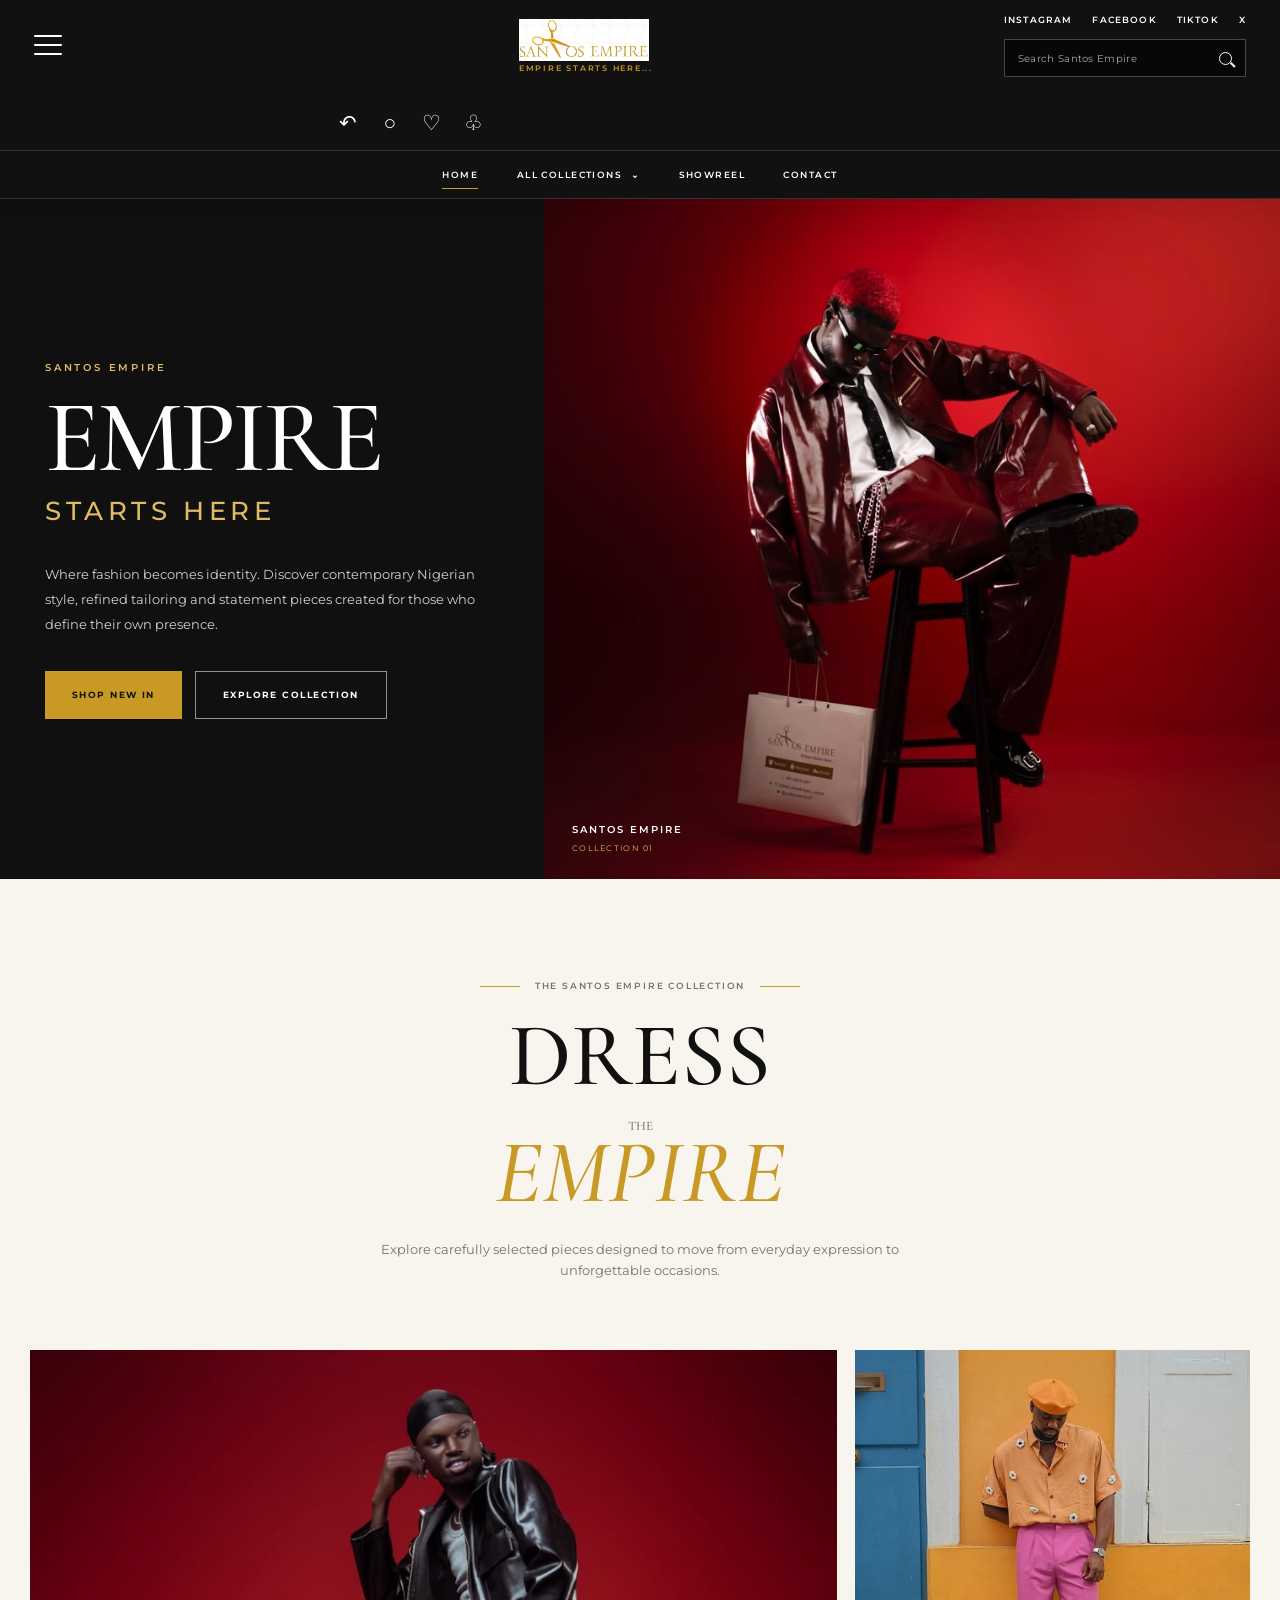
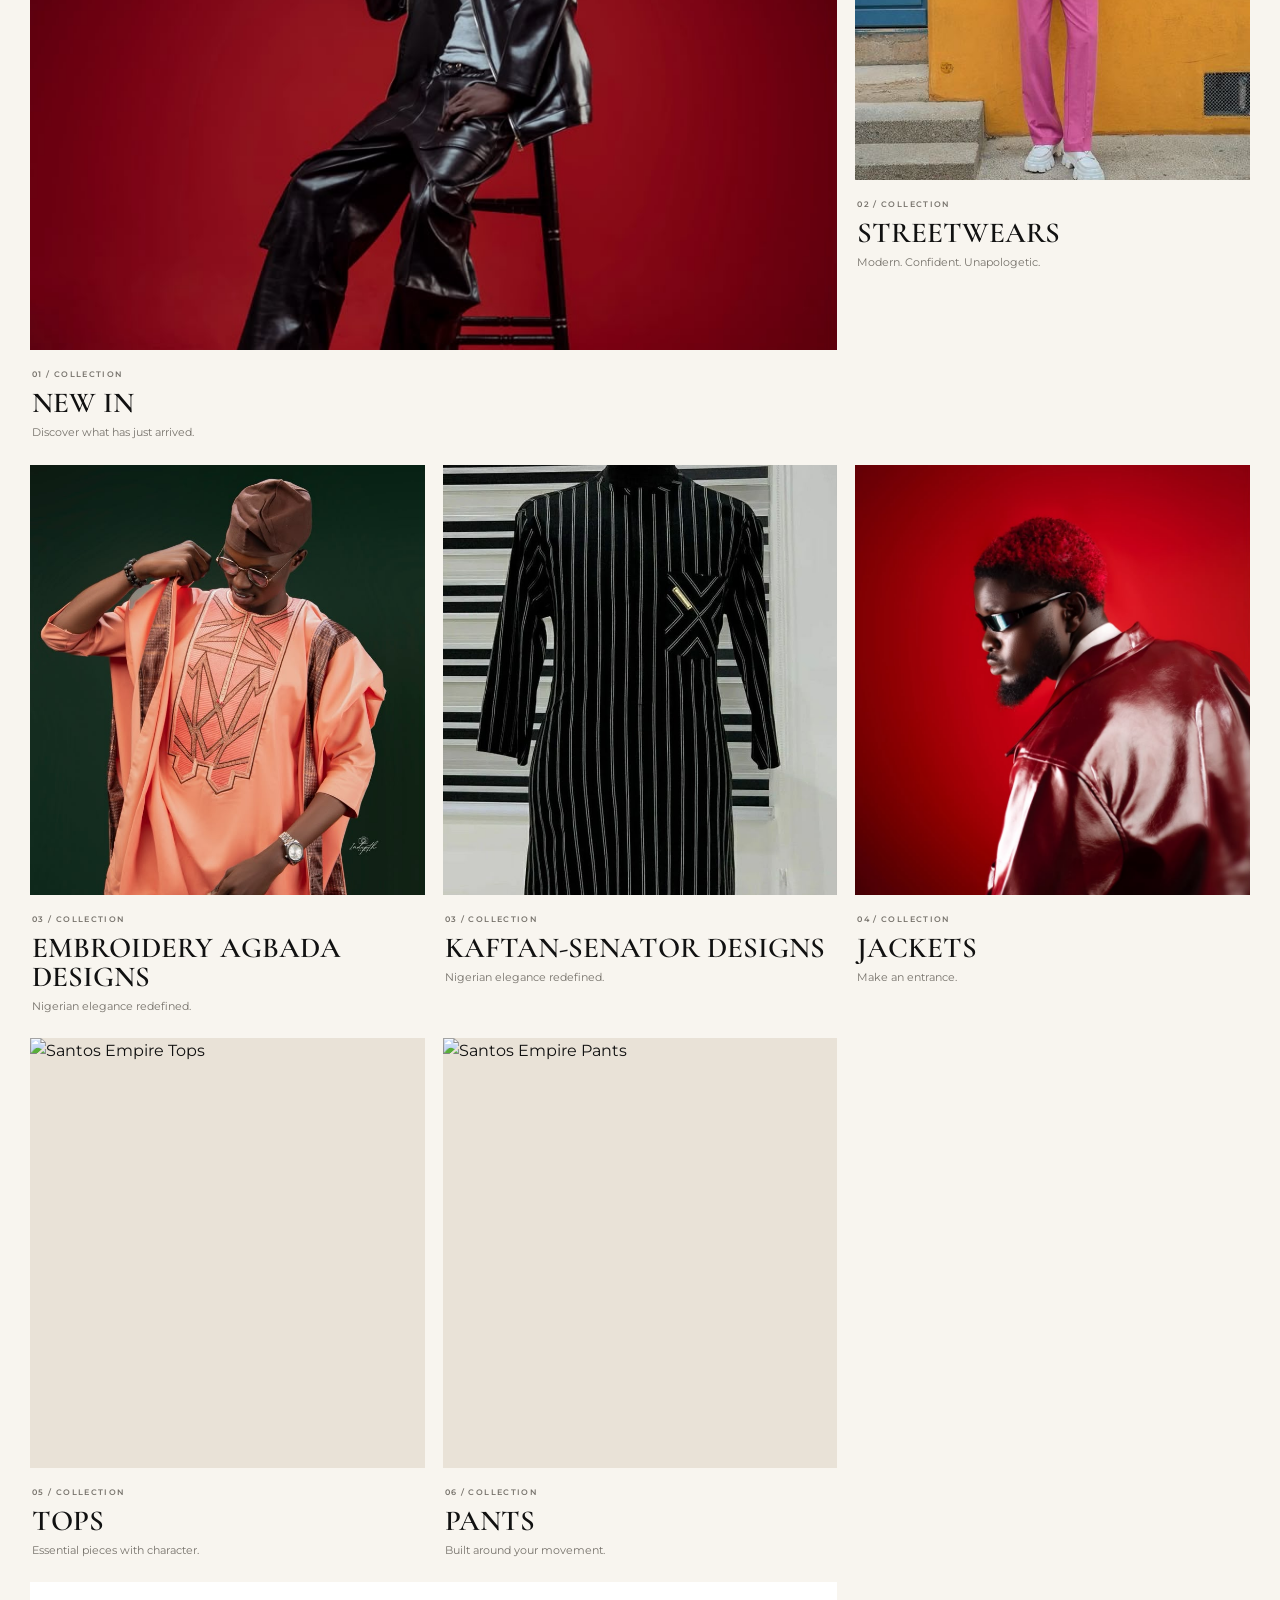
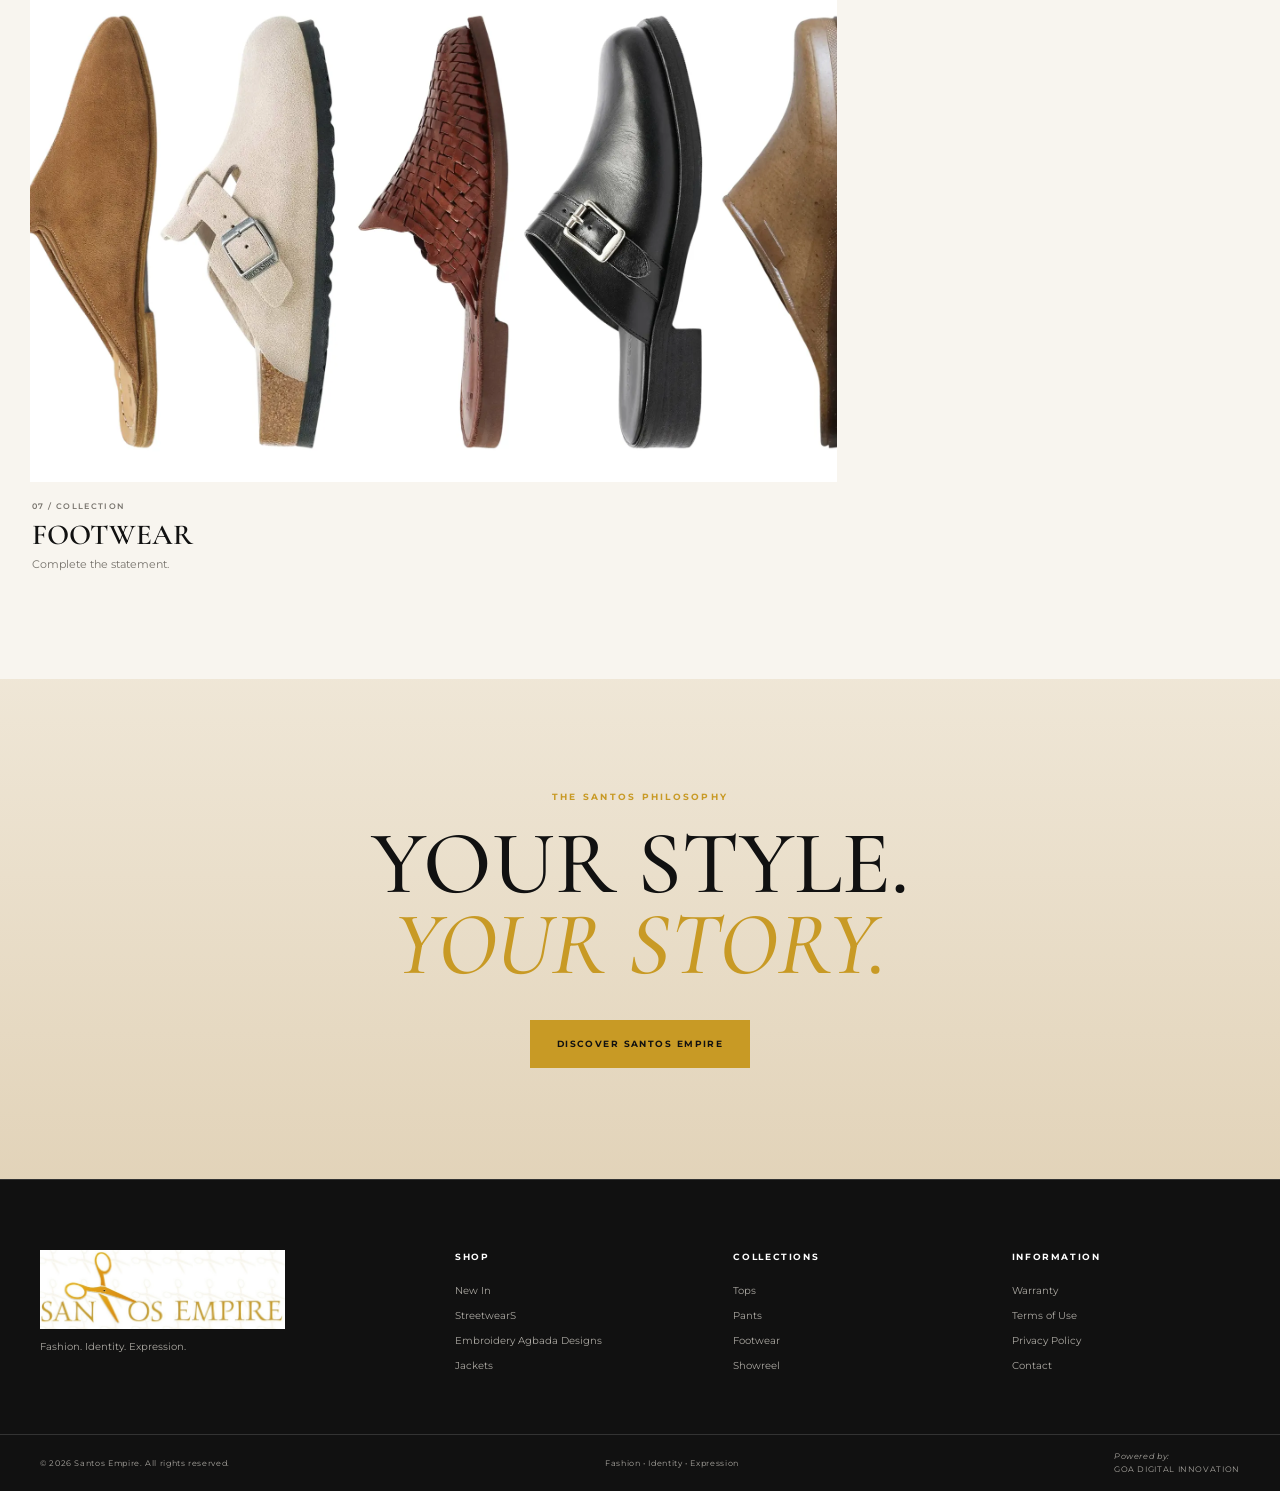
==== index.html @ d01639e7 "feat: complete Santos Empire fashion project" ====
<!DOCTYPE html>
<html lang="en">

<head>
    <meta charset="UTF-8">
    <meta name="viewport" content="width=device-width, initial-scale=1.0">
    <meta name="description" content="Santos Empire — Fashion, style and identity. Discover contemporary Nigerian fashion, refined tailoring and statement pieces.">
    <meta name="theme-color" content="#111111">
    <title>Santos Empire | Fashion House</title>

    <!-- GOOGLE FONTS -->
    <link rel="preconnect" href="https://fonts.googleapis.com">
    <link rel="preconnect" href="https://fonts.gstatic.com" crossorigin>
    <link href="https://fonts.googleapis.com/css2?family=Cormorant+Garamond:wght@400;500;600;700&family=Montserrat:wght@300;400;500;600;700&display=swap" rel="stylesheet">

    <!-- MAIN CSS -->
    <link rel="stylesheet" href="style.css">
</head>

<body>

<!-- HEADER -->
<header class="site-header">
    <div class="header-main">
        <!-- MOBILE HAMBURGER -->
        <button class="mobile-menu-button" id="mobileMenuButton" type="button" aria-label="Open menu" aria-expanded="false">
            <span></span>
            <span></span>
            <span></span>
        </button>

        <!-- LOGO -->
        <a href="index.html" class="brand" aria-label="Santos Empire Home">
            <img src="logo.jpg" alt="Santos Empire" class="brand-logo">
            <span class="brand-tagline">Empire Starts Here...</span> 
        </a>

        <!-- DESKTOP MIDDLE -->
        <div class="header-middle">
            <!-- SOCIAL -->
            <div class="social-links">
                <a href="https://www.instagram.com/santos_empire/" aria-label="Instagram">Instagram</a>
                <a href="https://web.facebook.com/people/Santos-empire/61583201621821/?sk=photos" aria-label="Facebook">Facebook</a>
                <a href="https://www.tiktok.com/@sultan_santos09?_r=1&_t=ZS-9ARhkvFARPO" aria-label="TikTok">TikTok</a>
                <a href="#" aria-label="X">X</a>
            </div>

            <!-- SEARCH -->
            <div class="search-box">
                <input type="search" id="searchInput" placeholder="Search Santos Empire" autocomplete="off" aria-label="Search Santos Empire">
                <button id="searchButton" type="button" aria-label="Search">
                    <span class="search-icon"></span>
                </button>
            </div>
        </div>

        <!-- DESKTOP UTILITIES -->
        <div class="desktop-utilities">
            <a href="#" class="utility-item" title="Recently Viewed" aria-label="Recently Viewed">
                <span class="utility-icon">↶</span>
            </a>
            <a href="#" class="utility-item" title="My Account" aria-label="My Account">
                <span class="utility-icon">○</span>
            </a>
            <a href="#" class="utility-item" title="Wishlist" aria-label="Wishlist">
                <span class="utility-icon">♡</span>
            </a>
            <a href="#" class="utility-item" title="Shopping Bag" aria-label="Shopping Bag">
                <span class="utility-icon">♧</span>
            </a>
        </div>

        <!-- MOBILE THREE DOT -->
        <button class="mobile-utility-button" id="mobileUtilityButton" type="button" aria-label="More options" aria-expanded="false">
            <span></span>
            <span></span>
            <span></span>
        </button>
    </div>

    <!-- MOBILE QUICK NAVIGATION -->
    <div class="mobile-quick-navigation">
        <a href="index.html">HOME</a>
        <details class="mobile-collection-dropdown">
            <summary>ALL COLLECTIONS <span>+</span></summary>
           <div class="mobile-collection-list">
                <a href="New_in/index.html">NEW IN</a>
                <a href="Streetwears/index.html">STREETWEARS</a>
                <a href="Senators%20with%20Agbada/index.html">AGBADA DESIGNS</a>
                <a href="KAFTAN%20SENATOR/index.html">KAFTAN SENATOR</a> <!-- Updated path -->
                <a href="JACKETS/index.html">JACKETS</a>
                <a href="TOPS/index.html">TOPS</a>
                <a href="PANTS/index.html">PANTS</a>
                <a href="FOOTWEAR/index.html">FOOTWEARS</a>
</div>
        </details>
        
        <a href="SHOWREEL/index.html">SHOWREEL</a>

        <a href="CONTACT/index.html">CONTACT</a>
    </div>

    <!-- MOBILE SEARCH -->
    <div class="mobile-search">
        <div class="search-box">
            <input type="search" id="mobileSearchInput" placeholder="Search Santos Empire" autocomplete="off" aria-label="Search Santos Empire">
            <button id="mobileSearchButton" type="button" aria-label="Search">
                <span class="search-icon"></span>
            </button>
        </div>
    </div>

    <!-- MOBILE UTILITY MENU -->
    <div class="mobile-utility-menu" id="mobileUtilityMenu">
        <a href="#"><span>↶</span> Recently Viewed</a>
        <a href="#"><span>○</span> My Account</a>
        <a href="#"><span>♡</span> Wishlist</a>
        <a href="#"><span>♧</span> Shopping Bag</a>
    </div>

    <!-- DESKTOP MAIN NAVIGATION -->
    <nav class="main-navigation" aria-label="Main navigation">
        <a href="index.html" class="active">HOME</a>
        <div class="nav-dropdown">
        <button type="button">ALL COLLECTIONS <span>⌄</span></button>
            <div class="nav-dropdown-menu">
                <a href="New_in/index.html">NEW IN</a>
                <a href="Streetwears/index.html">STREETWEARS</a>
                <a href="Senators%20with%20Agbada/index.html">AGBADA DESIGNS</a>
                <a href="KAFTAN%20SENATOR/index.html">KAFTAN SENATOR</a> <!-- Updated path -->
                <a href="JACKETS/index.html">JACKETS</a>
                <a href="TOPS/index.html">TOPS</a>
                <a href="PANTS/index.html">PANTS</a>
                <a href="FOOTWEAR/index.html">FOOTWEAR</a>
        </div>
        </div>
        <a href="SHOWREEL/index.html">SHOWREEL</a>
        <a href="CONTACT/index.html">CONTACT</a>
    </nav>
</header>

<!-- HAMBURGER MENU -->
<div class="mobile-navigation" id="mobileNavigation">
    <div class="mobile-navigation-header">
         <button id="closeMobileNavigation" type="button" aria-label="Close menu">×</button>
    </div>

    <!-- SOCIAL MEDIA -->
    <div class="mobile-menu-section">
        <small>CONNECT</small>
        <a href="https://www.instagram.com/santos_empire/">Instagram</a>
        <a href="https://web.facebook.com/people/Santos-empire/61583201621821/?sk=photos">Facebook</a>
        <a href="https://www.tiktok.com/@sultan_santos09?_r=1&_t=ZS-9ARhkvFARPO">TikTok</a>
        <a href="#">X</a>
    </div>

    <!-- POLICY -->
    <div class="mobile-menu-section">
        <small>INFORMATION</small>
        <a href="#">Warranty</a>
        <a href="#">Terms of Use</a>
        <a href="#">Privacy Policy</a>
        <a href="#">Cookie Settings</a>
    </div>
</div>

<!-- MAIN CONTENT -->
<main>
    <!-- HERO -->
    <section class="hero-section">

    <div class="hero-content">

        <video autoplay muted loop playsinline class="hero-video-bg">
            <source src="SHOOWREEL05.mp4" type="video/mp4">
        </video>

        <p class="hero-small-title">SANTOS EMPIRE</p>
        <h1>EMPIRE <span>STARTS HERE</span></h1>

        <p class="hero-description">
            Where fashion becomes identity. Discover contemporary Nigerian style,
            refined tailoring and statement pieces created for those who define their own presence.
        </p>

        <div class="hero-buttons">
            <a href="New_in/index.html" class="gold-button">SHOP NEW IN</a>
            <a href="Senators%20with%20Agbada/index.html" class="outline-button">EXPLORE COLLECTION</a>
        </div>

    </div>

    <div class="hero-showreel">
        <img src="BACKGROUND.JPG" alt="Santos Empire Fashion Collection">

        <div class="showreel-label">
            <span>SANTOS EMPIRE</span>
            <small>COLLECTION 01</small>
        </div>
    </div>

</section>

    <!-- COLLECTION INTRO -->
    <section class="collection-intro">
        <div class="section-label">
            <span></span>
            THE SANTOS EMPIRE COLLECTION
            <span></span>
        </div>
        <h2>DRESS <p>THE</p> <em>EMPIRE</em></h2>
        <p>Explore carefully selected pieces designed to move from everyday expression to unforgettable occasions.</p>
    </section>

    <!-- COLLECTION GRID -->
    <section class="collection-grid">
        <!-- NEW IN -->
        <article class="fashion-card card-large">
            <div class="fashion-image">
                <img src="New_in/images/JACKET03.JPG" alt="Santos Empire New In">
            </div>
            <div class="fashion-card-info">
                <span>01 / COLLECTION</span>
                <h3><a href="New_in/index.html">NEW IN</a></h3>
                <p>Discover what has just arrived.</p>
            </div>
        </article>

        <!-- STREETWEAR -->
        <article class="fashion-card">
            <div class="fashion-image">
                <img src="Streetwears/images/02PANTS.JPG" alt="Santos Empire StreetwearS">
            </div>
            <div class="fashion-card-info">
                <span>02 / COLLECTION</span>
                <h3><a href="Streetwears/index.html">STREETWEARS</a></h3>
                <p>Modern. Confident. Unapologetic.</p>
            </div>
        </article>

        <!-- SENATOR -->
        <article class="fashion-card">
            <div class="fashion-image">
                <img src="SENATORS WITH AGBADA/Images/SENATORS08.JPG" alt="Santos Empire Senator with Agbada">
            </div>
            <div class="fashion-card-info">
                <span>03 / COLLECTION</span>
                <h3><a href="Senators%20with%20Agbada/index.html">EMBROIDERY AGBADA DESIGNS</a></h3>
                <p>Nigerian elegance redefined.</p>
            </div>
        </article>

         <!-- KAFTAN-SENATOR -->
        <article class="fashion-card">
            <div class="fashion-image">
                <img src="KAFTAN SENATOR/IMAGES/KAFTAN SENATOR04.JPG" alt="Santos Empire Senator with Agbada">
            </div>
            <div class="fashion-card-info">
                <span>03 / COLLECTION</span>
                <h3><a href="Senators%20with%20Agbada/index.html">KAFTAN-SENATOR DESIGNS</a></h3>
                <p>Nigerian elegance redefined.</p>
            </div>
        </article>

        <!-- JACKETS -->
        <article class="fashion-card">
            <div class="fashion-image"> 
                <img src="JACKET05.JPG" alt="Santos Empire Jackets">
            </div>
            <div class="fashion-card-info">
                <span>04 / COLLECTION</span>
                <h3><a href="JACKETS/index.html">JACKETS</a></h3>
                <p>Make an entrance.</p>
            </div>
        </article>

        <!-- TOPS -->
        <article class="fashion-card">
            <div class="fashion-image">
                <img src="TOPS/images/Top.jpg" alt="Santos Empire Tops">
            </div>
            <div class="fashion-card-info">
                <span>05 / COLLECTION</span>
                <h3><a href="TOPS/index.html">TOPS</a></h3>
                <p>Essential pieces with character.</p>
            </div>
        </article>

        <!-- PANTS -->
        <article class="fashion-card">
            <div class="fashion-image">
                <img src="PANTS/images/BAGGY%20PANTS.JPG" alt="Santos Empire Pants">
            </div>
            <div class="fashion-card-info">
                <span>06 / COLLECTION</span>
                <h3><a href="PANTS/index.html">PANTS</a></h3>
                <p>Built around your movement.</p>
            </div>
        </article>

        <!-- FOOTWEAR -->
        <article class="fashion-card card-wide">
            <div class="fashion-image">
                <img src="FOOTWEAR/images/FOOTWEARS02.JPG" alt="Santos Empire FootwearS">
            </div>
            <div class="fashion-card-info">
                <span>07 / COLLECTION</span>
                <h3><a href="FOOTWEAR/index.html">FOOTWEAR</a></h3>
                <p>Complete the statement.</p>
            </div>
        </article>
    </section>

    <!-- BRAND STATEMENT -->
    <section class="brand-statement">
        <div class="statement-content">
            <p>THE SANTOS PHILOSOPHY</p>
            <h2>YOUR STYLE. <span>YOUR STORY.</span></h2>
            <a href="SHOWREEL/index.html" class="gold-button">DISCOVER SANTOS EMPIRE</a>
        </div>
    </section>
</main>

<!-- FOOTER -->
<footer class="site-footer">
    <div class="footer-main">
        <div class="footer-brand">
            <img src="logo.jpg" alt="Santos Empire" class="footer-logo-image">
            <p>Fashion. Identity. Expression.</p>
            
        </div>

        <div class="footer-column">
            <h4>SHOP</h4>
            <a href="New_in/index.html">New In</a>
            <a href="Streetwears/index.html">StreetwearS</a>
            <a href="Senators%20with%20Agbada/index.html">Embroidery Agbada Designs</a>
            <a href="JACKETS/index.html">Jackets</a>
        </div>

        <div class="footer-column">
            <h4>COLLECTIONS</h4>
            <a href="TOPS/index.html">Tops</a>
            <a href="PANTS/index.html">Pants</a>
            <a href="FOOTWEAR/index.html">Footwear</a>
            <a href="SHOWREEL/index.html">Showreel</a>
        </div>

        <div class="footer-column">
            <h4>INFORMATION</h4>
            <a href="#">Warranty</a>
            <a href="#">Terms of Use</a>
            <a href="#">Privacy Policy</a>
            <a href="CONTACT/index.html">Contact</a>
        </div>
    </div>

    <div class="footer-bottom">
        <span>© <span id="year"></span> Santos Empire. All rights reserved.</span>
        <span>Fashion • Identity • Expression</span>
        <span><Em>Powered by: <br></Em>GOA DIGITAL INNOVATION</span>
    </div>
</footer>

<script src="script.js"></script>
</body>
</html>
---- style.css ----
/* =========================================================
   SANTOS EMPIRE
   MASTER STYLESHEET
   PREMIUM FASHION HOUSE
========================================================= */

:root {
    --black: #111111;
    --dark: #181818;
    --cream: #f8f5ef;
    --cream-dark: #e9e2d7;
    --cream-deep: #ddd3c3;
    --gold: #c89a25;
    --gold-light: #dfbb63;
    --white: #ffffff;
    --grey: #77736c;
    --border: rgba(17,17,17,.14);
    --serif: "Cormorant Garamond", Georgia, serif;
    --sans: "Montserrat", Arial, sans-serif;
}

* {
    margin: 0;
    padding: 0;
    box-sizing: border-box;
}

html {
    scroll-behavior: smooth;
}

body {
    background: var(--cream);
    color: var(--black);
    font-family: var(--sans);
    line-height: 1.6;
    overflow-x: hidden;
}

img {
    display: block;
    max-width: 100%;
}

a {
    color: inherit;
    text-decoration: none;
}

button, input, textarea {
    font: inherit;
}

button {
    cursor: pointer;
}

/* HEADER OVERRIDES & BASE */
.site-header {
    position: sticky;
    top: 0;
    z-index: 1000;
    background: #111111 !important;
    color: #ffffff !important;
    border-bottom: 1px solid rgba(255, 255, 255, 0.14) !important;
    box-shadow: 0 5px 25px rgba(0,0,0,.04);
}

.site-header .social-links a,
.site-header .main-navigation > a,
.site-header .nav-dropdown > button,
.site-header .desktop-utilities .utility-item {
    color: #ffffff !important;
}

.header-main {
    min-height: 105px;
    padding: 13px 34px;
    display: grid;
    grid-template-columns: minmax(210px, 1fr) minmax(280px, 1fr) auto;
    align-items: center;
    gap: 30px;
}

.brand {
    display: inline-flex !important;
    flex-direction: column !important;
    align-items: flex-start !important; /* Change to 'center' if you want it centered under the logo */
    text-decoration: none !important;
    line-height: 1 !important;
}

.brand-logo {
display: block !important;
    max-height: 42px !important; /* Adjust depending on your logo height */
    width: auto !important;
    object-fit: contain !important;
    margin-bottom: 3px !important; /* Space between logo image and tagline */
}

.brand-tagline {
font-family: var(--sans, "Montserrat", sans-serif) !important;
    font-size: 8px !important;
    font-weight: 600 !important;
    letter-spacing: 0.22em !important;
    text-transform: uppercase !important;
    color: #c89a25 !important; /* Gold accent color, or #ffffff / #aaa7a1 for dark headers */
    margin: 0 !important;
    padding: 0 !important;
}

.header-middle {
    display: flex;
    flex-direction: column;
    align-items: flex-end;
    justify-content: center;
    gap: 12px;
    min-width: 0;
}

.social-links {
    display: flex;
    align-items: center;
    justify-content: flex-end;
    gap: 20px;
    width: 100%;
}

.social-links a {
    font-size: 9px;
    font-weight: 600;
    text-transform: uppercase;
    letter-spacing: .13em;
    transition: color .25s ease;
}

.social-links a:hover {
    color: var(--gold);
}

.search-box {
    display: flex;
    align-items: center;
    width: min(100%, 390px);
    height: 38px;
    border: 1px solid rgba(255, 255, 255, 0.25) !important;
    background: rgba(0, 0, 0, 0.6) !important;
}

.search-box input {
    flex: 1;
    min-width: 0;
    height: 100%;
    padding: 0 13px;
    border: 0;
    outline: 0;
    background: transparent;
    color: #ffffff !important;
    font-size: 10px;
    letter-spacing: .03em;
}

.search-box input::placeholder {
    color: #aaa7a1 !important;
}

.search-box button {
    width: 40px;
    height: 100%;
    display: grid;
    place-items: center;
    border: 0;
    background: transparent;
}

.search-icon {
    position: relative;
    width: 13px;
    height: 13px;
    border: 1.5px solid #ffffff !important;
    border-radius: 50%;
}

.search-icon::after {
    content: "";
    position: absolute;
    width: 6px;
    height: 1.5px;
    background: #ffffff !important;
    right: -5px;
    bottom: -2px;
    transform: rotate(45deg);
}

.desktop-utilities {
    display: flex;
    align-items: center;
    justify-content: flex-end;
    gap: 12px;
}

.utility-item {
    width: 30px;
    height: 30px;
    display: grid;
    place-items: center;
    transition: color .25s ease;
}

.utility-item:hover {
    color: var(--gold);
}

.utility-icon {
    font-size: 21px;
    line-height: 1;
}

.mobile-menu-button,
.mobile-utility-button {
    display: none;
    border: 0;
    background: white;
}

.mobile-menu-button {
display: flex !important;
    flex-direction: column !important;
    justify-content: space-between !important;
    align-items: center !important;
    width: 28px !important;
    height: 20px !important;
    background: transparent !important;
    border: none !important;
    padding: 0 !important;
    margin: 0 !important;
    cursor: pointer !important;
    box-shadow: none !important;
}

.mobile-menu-button span {
display: block !important;
    width: 100% !important;
    height: 2px !important;
    background-color: #ffffff !important;
    border-radius: 2px !important;
    transition: all 0.3s ease !important;
}

.mobile-utility-button {
    width: 32px;
    height: 35px;
    align-items: center;
    justify-content: center;
    flex-direction: column;
    gap: 3px;
}

.mobile-utility-button span {
    display: block;
    width: 4px;
    height: 4px;
    border-radius: 50%;
    background: var(--black);
}

.main-navigation {
    min-height: 48px;
    display: flex;
    align-items: center;
    justify-content: center;
    gap: clamp(25px, 3vw, 52px);
    border-top: 1px solid rgba(255, 255, 255, 0.14) !important;
}

.main-navigation > a,
.nav-dropdown > button {
    position: relative;
    border: 0;
    background: var(--black);
    padding: 15px 0;
    font-family: var(--sans);
    font-size: 9px;
    font-weight: 600;
    letter-spacing: .16em;
}

.main-navigation > a::after,
.nav-dropdown > button::after {
    content: "";
    position: absolute;
    left: 0;
    bottom: 8px;
    width: 0;
    height: 1px;
    background: var(--gold);
    transition: width .25s ease;
}

.main-navigation > a:hover::after,
.main-navigation > a.active::after,
.nav-dropdown:hover > button::after {
    width: 100%;
}

.nav-dropdown {
    position: relative;
}

.nav-dropdown > button span {
    margin-left: 5px;
}

.nav-dropdown-menu {
    position: absolute;
    top: 100%;
    left: 50%;
    transform: translate(-50%, 10px);
    width: 235px;
    padding: 10px;
    background: #111111 !important;
    border: 1px solid rgba(255, 255, 255, 0.14) !important;
    box-shadow: 0 18px 35px rgba(0,0,0,.12);
    opacity: 0;
    visibility: hidden;
    transition: opacity .2s ease, visibility .2s ease, transform .2s ease;
}

.nav-dropdown:hover .nav-dropdown-menu {
    opacity: 1;
    visibility: visible;
    transform: translate(-50%, 0);
}

.nav-dropdown-menu a {
    display: block;
    padding: 11px 12px;
    font-size: 9px;
    letter-spacing: .12em;
    color: #ffffff !important;
    border-bottom: 1px solid rgba(255, 255, 255, 0.14) !important;
}

.nav-dropdown-menu a:last-child {
    border-bottom: 0;
}

.nav-dropdown-menu a:hover {
    background: var(--cream-dark);
    color: var(--gold);
}

.mobile-quick-navigation,
.mobile-search,
.mobile-utility-menu,
.mobile-navigation {
    display: none;
}

/* HERO SECTION & VIDEO OVERRIDES */
.hero-section {
    position: relative;
    isolation: isolate;
    min-height: 680px;
    display: grid;
    grid-template-columns: .85fr 1.15fr;
    background: #111111;
    color: var(--white);
    overflow: hidden;
}

.hero-content {
    position: relative;
    z-index: 1;
    background: rgba(17, 17, 17, 0.45);
}
/* =========================================================
   HERO SECTION — VIDEO ON DARK SIDE, IMAGE ON RIGHT
========================================================= */

.hero-section {
    position: relative;
    isolation: isolate;
    min-height: 680px;
    display: grid;
    grid-template-columns: .85fr 1.15fr;
    background: #111111;
    color: var(--white);
    overflow: hidden;
}

/* =========================================================
   LEFT SIDE — TEXT WITH SHOWREEL BACKGROUND
========================================================= */

.hero-content {
    position: relative;
    z-index: 1;
    display: flex;
    flex-direction: column;
    justify-content: center;
    align-items: flex-start;
    padding: 60px 45px;
    background: #111111;
    overflow: hidden;
}

/* Video fills ONLY the left text side */
.hero-content .hero-video-bg,
.hero-section > .hero-video-bg {
    position: absolute;
    top: 0;
    left: 0;
    width: 42.5%;
    height: 100%;
    object-fit: cover;
    object-position: center;
    z-index: -1;
    pointer-events: none;
}

/* Dark overlay on the video for readable text */
.hero-content::before {
    content: "";
    position: absolute;
    inset: 0;
    background: rgba(17, 17, 17, 0.58);
    z-index: -1;
    pointer-events: none;
}

/* Keep all text and buttons above the video */
.hero-small-title,
.hero-content h1,
.hero-description,
.hero-buttons {
    position: relative;
    z-index: 2;
}

.hero-small-title {
    margin-bottom: 20px;
    font-size: 10px;
    font-weight: 600;
    letter-spacing: .28em;
    color: var(--gold-light);
}

.hero-content h1 {
    font-family: var(--serif);
    font-size: clamp(65px, 8vw, 125px);
    font-weight: 500;
    line-height: .82;
    letter-spacing: -.035em;
}

.hero-content h1 span {
    display: block;
    margin-top: 17px;
    font-family: var(--sans);
    font-size: clamp(17px, 2vw, 28px);
    font-weight: 500;
    line-height: 1.2;
    letter-spacing: .18em;
    text-transform: uppercase;
    color: var(--gold-light);
}

.hero-description {
    max-width: 500px;
    margin-top: 35px;
    color: #d5d0c9;
    font-size: 13px;
    line-height: 1.9;
}

.hero-buttons {
    display: flex;
    flex-wrap: wrap;
    gap: 13px;
    margin-top: 35px;
}

.gold-button,
.outline-button {
    display: inline-flex;
    align-items: center;
    justify-content: center;
    min-height: 48px;
    padding: 0 27px;
    font-size: 9px;
    font-weight: 700;
    letter-spacing: .16em;
    transition: all .3s ease;
}

.gold-button {
    background: var(--gold);
    color: var(--black);
}

.gold-button:hover {
    background: var(--gold-light);
    transform: translateY(-2px);
}

.outline-button {
    border: 1px solid rgba(255,255,255,.55);
    color: var(--white);
}

.outline-button:hover {
    background: var(--white);
    color: var(--black);
}

/* =========================================================
   RIGHT SIDE — ORIGINAL IMAGE CARD
========================================================= */

.hero-showreel {
    position: relative;
    z-index: 2;
    min-height: 680px;
    overflow: hidden;
    background: #111111;
}

.hero-showreel img {
    display: block;
    width: 100%;
    height: 100%;
    min-height: 680px;
    object-fit: cover;
    object-position: center;
}

/* Collection label on the image */
.showreel-label {
    position: absolute;
    left: 28px;
    bottom: 25px;
    display: flex;
    flex-direction: column;
    color: var(--white);
    z-index: 3;
}

.showreel-label span {
    font-size: 10px;
    font-weight: 600;
    letter-spacing: .2em;
}

.showreel-label small {
    margin-top: 4px;
    color: var(--gold-light);
    font-size: 8px;
    letter-spacing: .16em;
}

/* =========================================================
   MOBILE RESPONSIVENESS
========================================================= */

@media (max-width: 768px) {
    .hero-section {
        grid-template-columns: 1fr;
        min-height: auto;
    }

    .hero-content {
        min-height: 560px;
        padding: 55px 25px;
    }

    /* Video fills the entire text section on mobile */
    .hero-content .hero-video-bg,
    .hero-section > .hero-video-bg {
        width: 100%;
        height: 560px;
        object-position: center;
    }

    .hero-content h1 {
        font-size: clamp(55px, 12vw, 85px);
    }

    .hero-content h1 span {
        font-size: clamp(16px, 4vw, 23px);
    }

    .hero-showreel {
        min-height: 420px;
    }

    .hero-showreel img {
        min-height: 420px;
    }

    .hero-description {
        margin-top: 25px;
    }

    .hero-buttons {
        margin-top: 25px;
    }
}


.hero-video-bg {
    position: absolute;
    inset: 0;
    width: 100%;
    height: 100%;
    object-fit: cover;
    object-position: center;
    z-index: -15;
    pointer-events: none;
}

.hero-small-title {
    margin-bottom: 20px;
    font-size: 10px;
    font-weight: 600;
    letter-spacing: .28em;
    color: var(--gold-light);
}

.hero-content h1 {
    font-family: var(--serif);
    font-size: clamp(65px, 8vw, 125px);
    font-weight: 500;
    line-height: .82;
    letter-spacing: -.035em;
}

.hero-content h1 span {
    display: block;
    margin-top: 17px;
    font-family: var(--sans);
    font-size: clamp(17px, 2vw, 28px);
    font-weight: 500;
    line-height: 1.2;
    letter-spacing: .18em;
    text-transform: uppercase;
    color: var(--gold-light);
}

.hero-description {
    max-width: 500px;
    margin-top: 35px;
    color: #d5d0c9;
    font-size: 13px;
    line-height: 1.9;
}

.hero-buttons {
    display: flex;
    flex-wrap: wrap;
    gap: 13px;
    margin-top: 35px;
}

.gold-button,
.outline-button {
    display: inline-flex;
    align-items: center;
    justify-content: center;
    min-height: 48px;
    padding: 0 27px;
    font-size: 9px;
    font-weight: 700;
    letter-spacing: .16em;
    transition: all .3s ease;
}

.gold-button {
    background: var(--gold);
    color: var(--black);
}

.gold-button:hover {
    background: var(--gold-light);
    transform: translateY(-2px);
}

.outline-button {
    border: 1px solid rgba(255,255,255,.55);
    color: var(--white);
}

.outline-button:hover {
    background: var(--white);
    color: var(--black);
}

.hero-showreel {
    position: relative;
    z-index: 2;
    min-height: 680px;
    overflow: hidden;
}

.hero-showreel img,
.hero-showreel video {
    width: 100%;
    height: 100%;
    object-fit: cover;
}

.showreel-label {
    position: absolute;
    left: 28px;
    bottom: 25px;
    display: flex;
    flex-direction: column;
    color: var(--white);
}

.showreel-label span {
    font-size: 10px;
    font-weight: 600;
    letter-spacing: .2em;
}

.showreel-label small {
    margin-top: 4px;
    color: var(--gold-light);
    font-size: 8px;
    letter-spacing: .16em;
}

/* COLLECTION INTRO & GRID */
.collection-intro {
    padding: 100px 25px 70px;
    text-align: center;
}

.section-label {
    display: flex;
    align-items: center;
    justify-content: center;
    gap: 15px;
    margin-bottom: 22px;
    font-size: 9px;
    font-weight: 600;
    letter-spacing: .2em;
    color: var(--grey);
}

.section-label span {
    width: 40px;
    height: 1px;
    background: var(--gold);
}

.collection-intro h2 {
    font-family: var(--serif);
    font-size: clamp(48px, 7vw, 90px);
    font-weight: 500;
    line-height: .9;
}

.collection-intro h2 em {
    color: var(--gold);
    font-style: italic;
}

.collection-intro p {
    max-width: 570px;
    margin: 25px auto 0;
    color: var(--grey);
    font-size: 13px;
}

.collection-grid {
    display: grid;
    grid-template-columns: repeat(12, 1fr);
    gap: 18px;
    padding: 0 30px 100px;
}

.fashion-card {
    grid-column: span 4;
    min-width: 0;
}

.fashion-card.card-large,
.fashion-card.card-wide {
    grid-column: span 8;
}

.fashion-image {
    overflow: hidden;
    background: var(--cream-dark);
}

.fashion-image img {
    width: 100%;
    height: 430px;
    object-fit: cover;
    transition: transform .7s ease;
}

.card-large .fashion-image img {
    height: 600px;
}

.card-wide .fashion-image img {
    height: 500px;
}

.fashion-card:hover .fashion-image img {
    transform: scale(1.035);
}

.fashion-card-info {
    padding: 18px 2px 5px;
}

.fashion-card-info > span {
    display: block;
    margin-bottom: 7px;
    font-size: 8px;
    font-weight: 600;
    letter-spacing: .17em;
    color: var(--grey);
}

.fashion-card-info h3 {
    font-family: var(--serif);
    font-size: 29px;
    font-weight: 600;
    line-height: 1;
}

.fashion-card-info h3 a:hover {
    color: var(--gold);
}

.fashion-card-info p {
    margin-top: 7px;
    color: var(--grey);
    font-size: 11px;
}

/* BRAND STATEMENT */
.brand-statement {
    min-height: 500px;
    display: flex;
    align-items: center;
    justify-content: center;
    padding: 80px 25px;
    text-align: center;
    background: linear-gradient(rgba(238,229,212,.91), rgba(224,208,180,.91));
}

.statement-content > p {
    margin-bottom: 20px;
    font-size: 9px;
    font-weight: 700;
    letter-spacing: .25em;
    color: var(--gold);
}

.statement-content h2 {
    font-family: var(--serif);
    font-size: clamp(50px, 7vw, 90px);
    font-weight: 500;
    line-height: .9;
}

.statement-content h2 span {
    display: block;
    font-style: italic;
    color: var(--gold);
}

.statement-content .gold-button {
    margin-top: 35px;
}

/* FOOTER OVERRIDES & BASE */
.site-footer {
    background: #111111 !important;
    color: #ffffff !important;
    border-top: 1px solid rgba(255, 255, 255, 0.14) !important;
}

.footer-main {
    display: grid;
    grid-template-columns: 1.6fr 1fr 1fr 1fr;
    gap: 50px;
    padding: 70px 40px 60px;
}

.footer-brand {
    max-width: 310px;
}

.footer-logo-image {
    width: 245px;
    max-width: 100%;
    max-height: 80px;
    object-fit: contain;
    object-position: left center;
}

.footer-brand p {
    margin-top: 10px;
    color: #aaa7a1 !important;
    font-size: 10px;
}

.footer-column {
    display: flex;
    flex-direction: column;
    gap: 9px;
}

.footer-column h4 {
    margin-bottom: 10px;
    font-size: 9px;
    font-weight: 700;
    letter-spacing: .18em;
    color: #ffffff !important;
}

.footer-column a {
    width: fit-content;
    color: #aaa7a1 !important;
    font-size: 10px;
}

.footer-column a:hover {
    color: var(--gold);
}

.footer-bottom {
    min-height: 55px;
    padding: 15px 40px;
    display: flex;
    align-items: center;
    justify-content: space-between;
    gap: 20px;
    border-top: 1px solid rgba(255, 255, 255, 0.14) !important;
    color: #aaa7a1 !important;
    font-size: 8px;
    letter-spacing: .08em;
}

/* RESPONSIVE STYLES */
@media (max-width: 1050px) {
    .header-main {
        grid-template-columns: 200px minmax(0, 1fr) auto;
        gap: 18px;
        padding-left: 22px;
        padding-right: 22px;
    }
    .brand-logo { width: 200px; }
    .hero-section { grid-template-columns: 1fr 1fr; }
}

@media (max-width: 768px) {
    .mobile-menu-button,
    .mobile-utility-button {
        background: transparent !important;
        border: none !important;
        box-shadow: none !important;
        padding: 0 !important;
        display: flex;
    }

    .mobile-menu-button span,
    .mobile-utility-button span {
        background-color: #ffffff !important;
    }

    .header-main {
        min-height: 66px;
        padding: 7px 10px;
        grid-template-columns: 32px minmax(0, 1fr) 32px;
        gap: 8px;
    }

    .brand {
        justify-self: center;
        align-items: center;
        max-width: 205px;
        width: 100%;
    }

    .brand-logo {
        width: 100%;
        max-width: 190px;
        max-height: 50px;
        object-position: center;
    }

    .brand-tagline {
        margin-top: 1px;
        padding-left: 0;
        font-size: 7px;
        letter-spacing: .13em;
        text-align: center;
    }

    .header-middle,
    .desktop-utilities,
    .main-navigation {
        display: none;
    }

    .mobile-quick-navigation {
        display: grid;
        align-items: center;
        min-height: 39px;
        padding: 0 7px;
        background: #111111 !important;
        border-top: 1px solid rgba(255, 255, 255, 0.14) !important;
    }

    .mobile-quick-navigation > a,
    .mobile-collection-dropdown > summary,
    .mobile-collection-list a,
    .mobile-utility-menu a,
    .mobile-menu-section a {
        color: #ffffff !important;
    }

    .mobile-quick-navigation > a,
    .mobile-collection-dropdown > summary {
        display: flex;
        align-items: center;
        justify-content: center;
        min-height: 39px;
        font-size: 7px;
        font-weight: 700;
        letter-spacing: .08em;
        white-space: nowrap;
        list-style: none;
    }

    .mobile-collection-list,
    .mobile-utility-menu,
    .mobile-navigation {
        background: #111111 !important;
        border-color: rgba(255, 255, 255, 0.14) !important;
    }

    .mobile-collection-list {
        position: absolute;
        top: 39px;
        left: 50%;
        transform: translateX(-50%);
        width: min(250px, 82vw);
        padding: 8px;
        border: 1px solid rgba(255, 255, 255, 0.14);
        box-shadow: 0 15px 30px rgba(0,0,0,.15);
        z-index: 1200;
    }

    .mobile-collection-list a {
        display: block;
        padding: 10px;
        border-bottom: 1px solid rgba(255, 255, 255, 0.14);
        font-size: 8px;
        letter-spacing: .10em;
    }

    .mobile-search {
        display: block;
        padding: 7px 10px 9px;
        background: #111111 !important;
        border-top: 1px solid rgba(255, 255, 255, 0.14);
    }

    .mobile-search .search-box {
        width: 100%;
        max-width: 100%;
        height: 34px;
    }

    .mobile-utility-menu {
        position: absolute;
        right: 9px;
        top: 58px;
        width: 215px;
        padding: 8px;
        border: 1px solid rgba(255, 255, 255, 0.14);
        box-shadow: 0 15px 30px rgba(0,0,0,.16);
        z-index: 1300;
    }

    .mobile-utility-menu.active {
        display: block;
    }

    .mobile-utility-menu a {
        display: flex;
        align-items: center;
        gap: 10px;
        padding: 11px;
        border-bottom: 1px solid rgba(255, 255, 255, 0.14);
        font-size: 9px;
    }

    .mobile-navigation {
        position: fixed;
        inset: 0;
        z-index: 2000;
        display: flex;
        flex-direction: column;
        padding: 25px;
        transform: translateX(-100%);
        transition: transform .35s ease;
        overflow-y: auto;
    }

    .mobile-navigation.active {
        transform: translateX(0);
    }

    .mobile-navigation-header {
        display: flex;
        align-items: center;
        justify-content: space-between;
        padding-bottom: 25px;
        border-bottom: 1px solid rgba(255, 255, 255, 0.14);
    }

    .mobile-navigation-header span {
        font-family: var(--serif);
        font-size: 28px;
        color: #fff;
    }

    .mobile-navigation-header button {
        width: 38px;
        height: 38px;
        border: 1px solid rgba(255, 255, 255, 0.14);
        background: transparent;
        font-size: 28px;
        color: #fff;
    }

    .mobile-menu-section {
        display: flex;
        flex-direction: column;
        padding: 28px 0;
        border-bottom: 1px solid rgba(255, 255, 255, 0.14);
    }

    .mobile-menu-section small {
        margin-bottom: 12px;
        font-size: 8px;
        font-weight: 700;
        letter-spacing: .2em;
        color: var(--gold);
    }

    .mobile-menu-section a {
        padding: 10px 0;
        font-family: var(--serif);
        font-size: 25px;
    }

    .hero-section {
        grid-template-columns: 1fr;
    }

    .hero-content {
        min-height: 500px;
        padding: 65px 25px;
    }

    .collection-grid {
        grid-template-columns: 1fr;
        gap: 38px;
        padding: 0 18px 65px;
    }

    .fashion-card,
    .fashion-card.card-large,
    .fashion-card.card-wide {
        grid-column: span 1;
    }

    .footer-main {
        grid-template-columns: 1fr 1fr;
        gap: 40px 25px;
        padding: 55px 22px 40px;
    }

    .footer-brand {
        grid-column: 1 / -1;
    }

    .footer-bottom {
        flex-direction: column;
        align-items: flex-start;
        padding: 18px 22px;
    }
}

/* =========================================================
   MOBILE ALL COLLECTIONS HOVER & TOUCH HIGHLIGHT FIX
========================================================= */

/* 1. Pointer Cursor on Mobile Collection Accordion Summary */
.mobile-collection-dropdown summary {
    cursor: pointer !important;
    user-select: none;
    transition: background-color 0.25s ease, color 0.25s ease !important;
    padding: 12px 15px !important;
}

/* Hover & Active Highlight for the Accordion Header */
.mobile-collection-dropdown summary:hover,
.mobile-collection-dropdown[open] > summary {
    color: #c89a25 !important;
    background: rgba(255, 255, 255, 0.05) !important;
}

/* 2. Hover & Touch Feedback for Dropdown Links */
.mobile-collection-list a {
    display: block !important;
    cursor: pointer !important;
    padding: 10px 18px !important;
    color: #ffffff !important;
    text-decoration: none !important;
    transition: all 0.25s ease !important;
}

/* Hover / Finger Touch Highlight State */
.mobile-collection-list a:hover,
.mobile-collection-list a:focus,
.mobile-collection-list a:active {
    color: #c89a25 !important;
    background-color: rgba(200, 154, 37, 0.12) !important;
    padding-left: 24px !important; /* Smooth subtle slide effect */
}
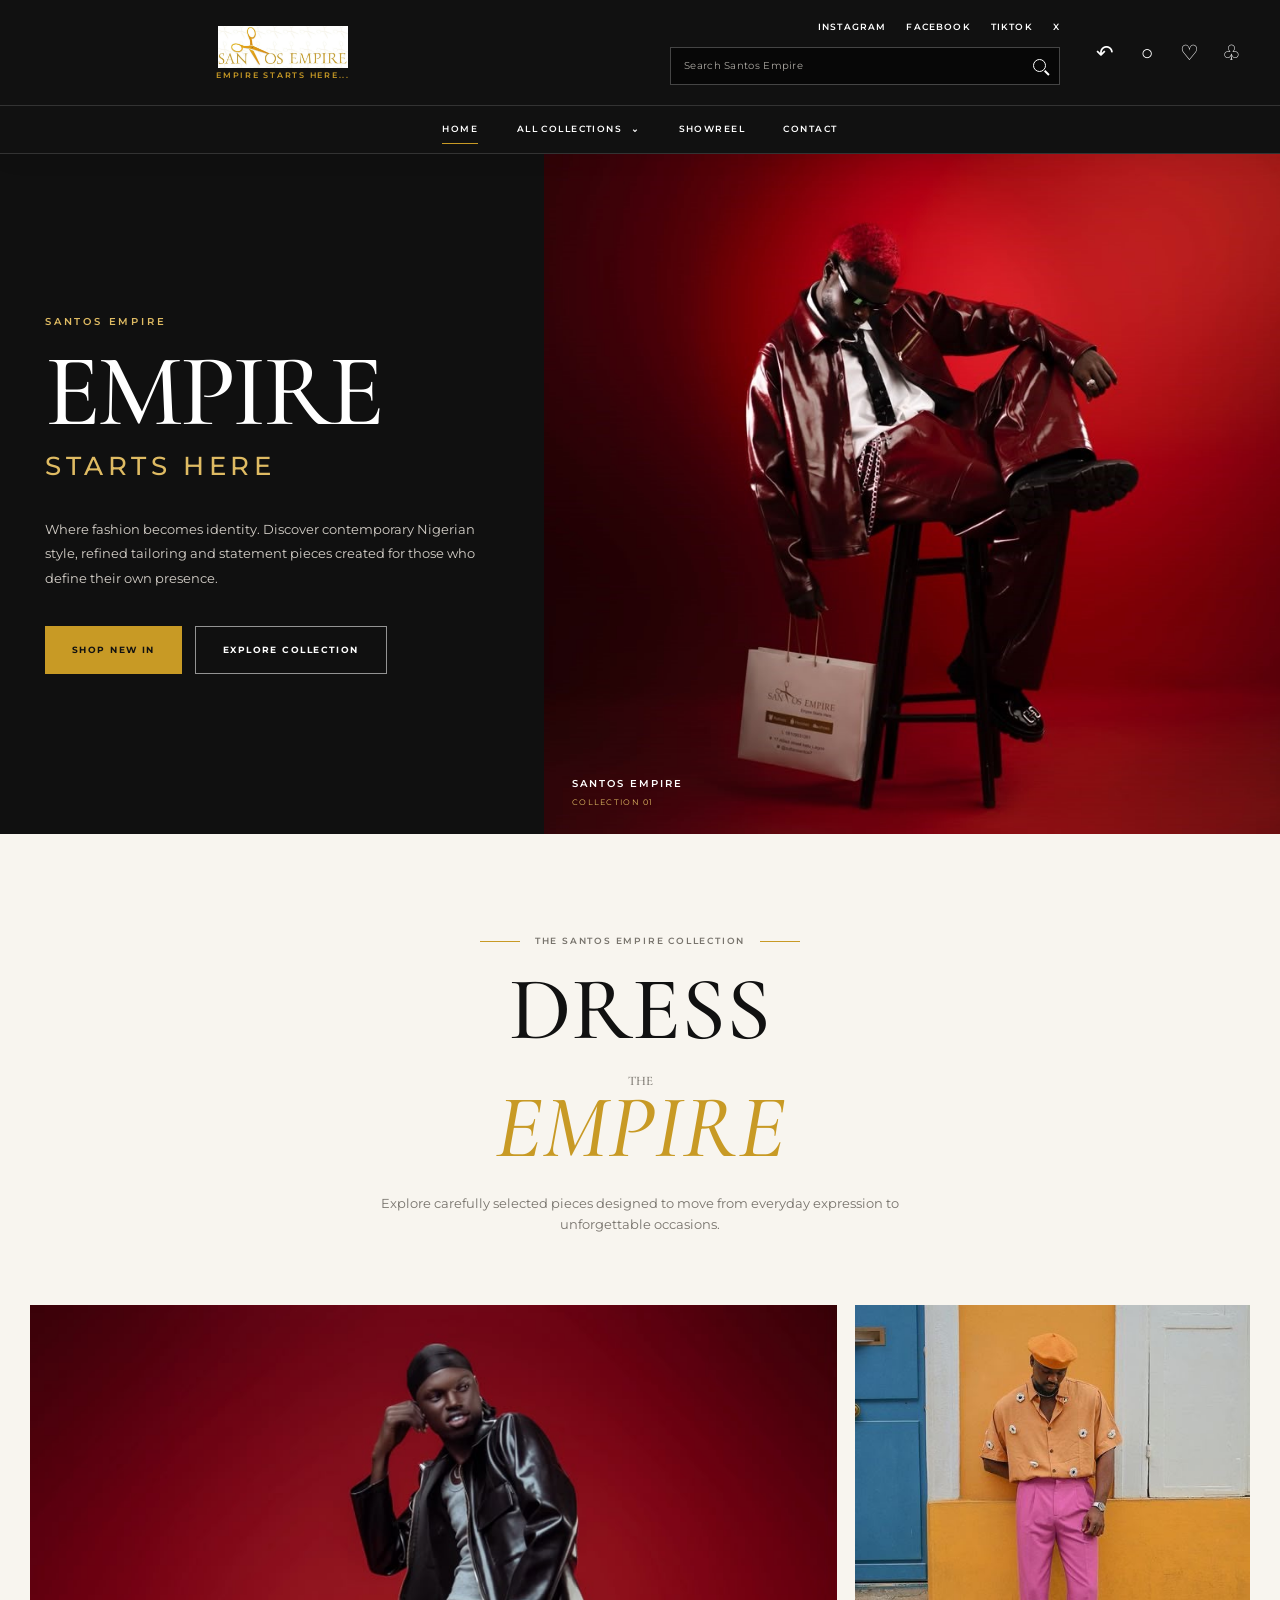
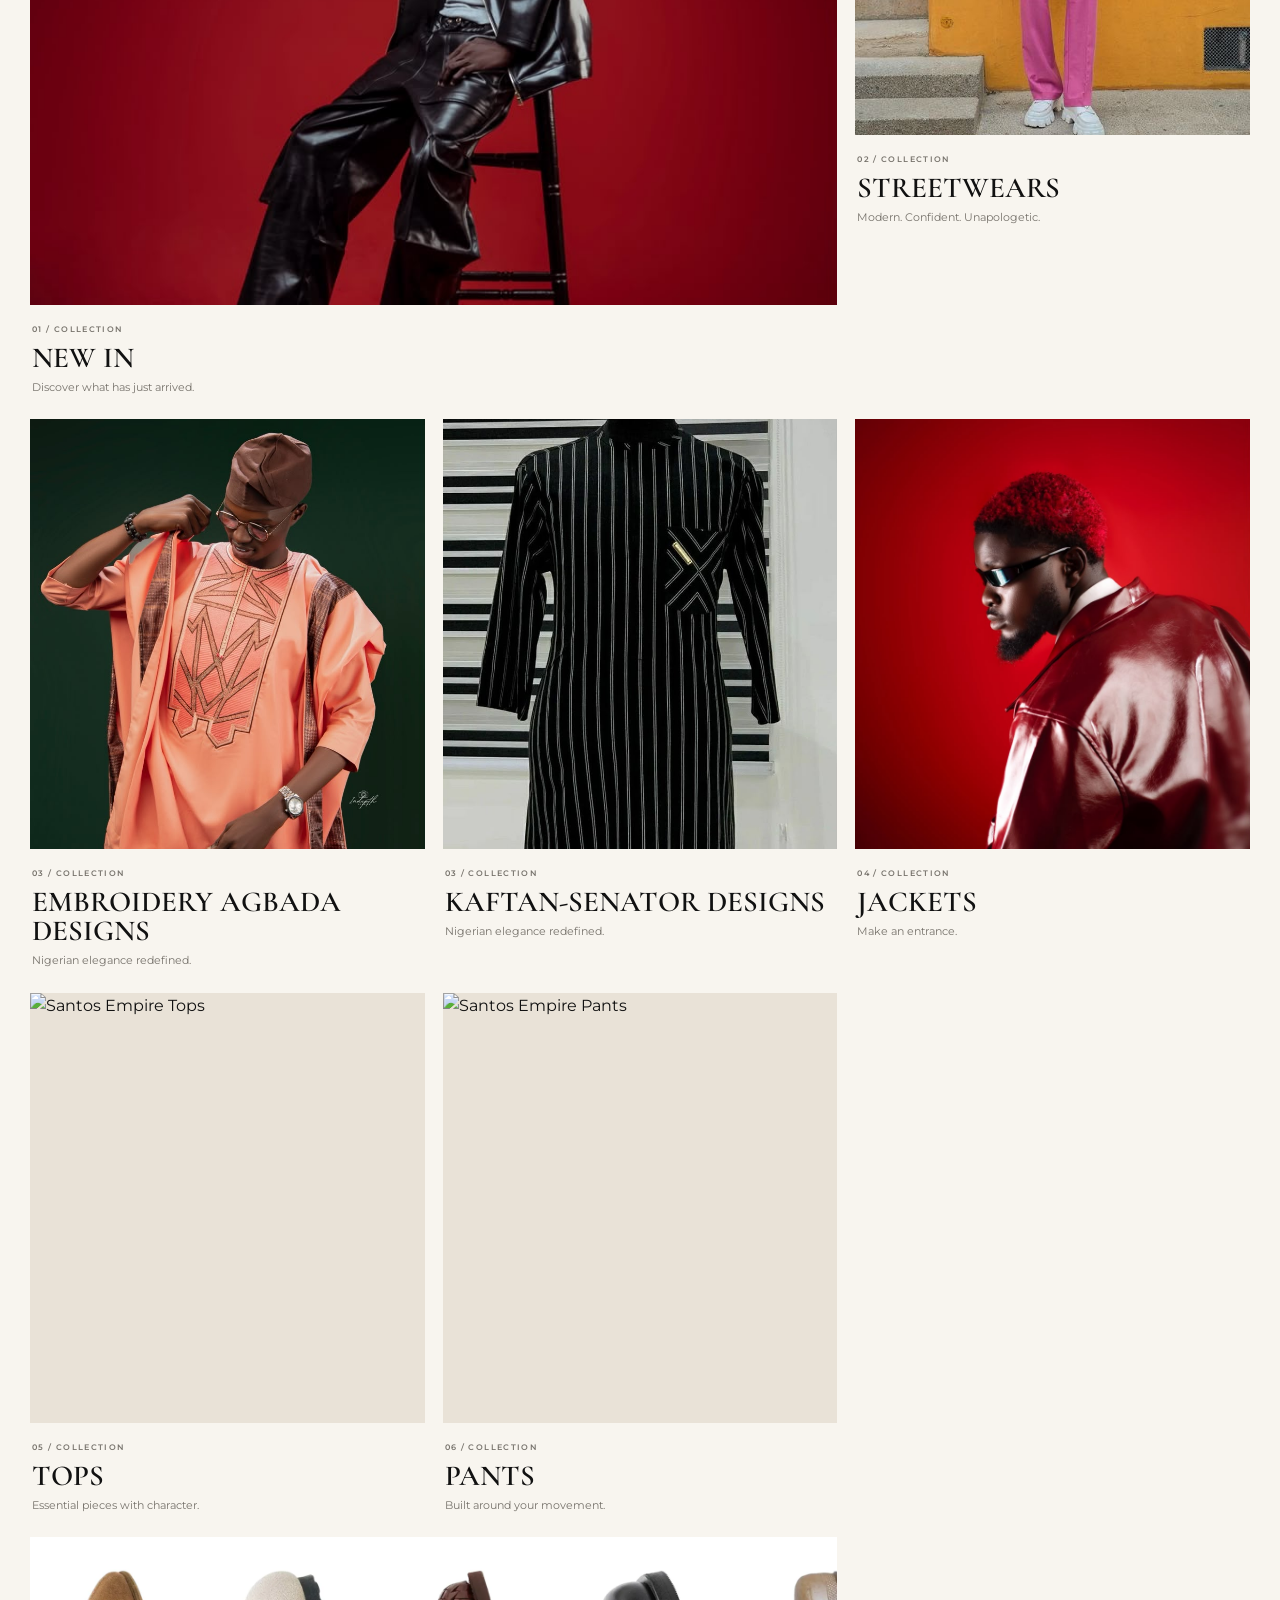
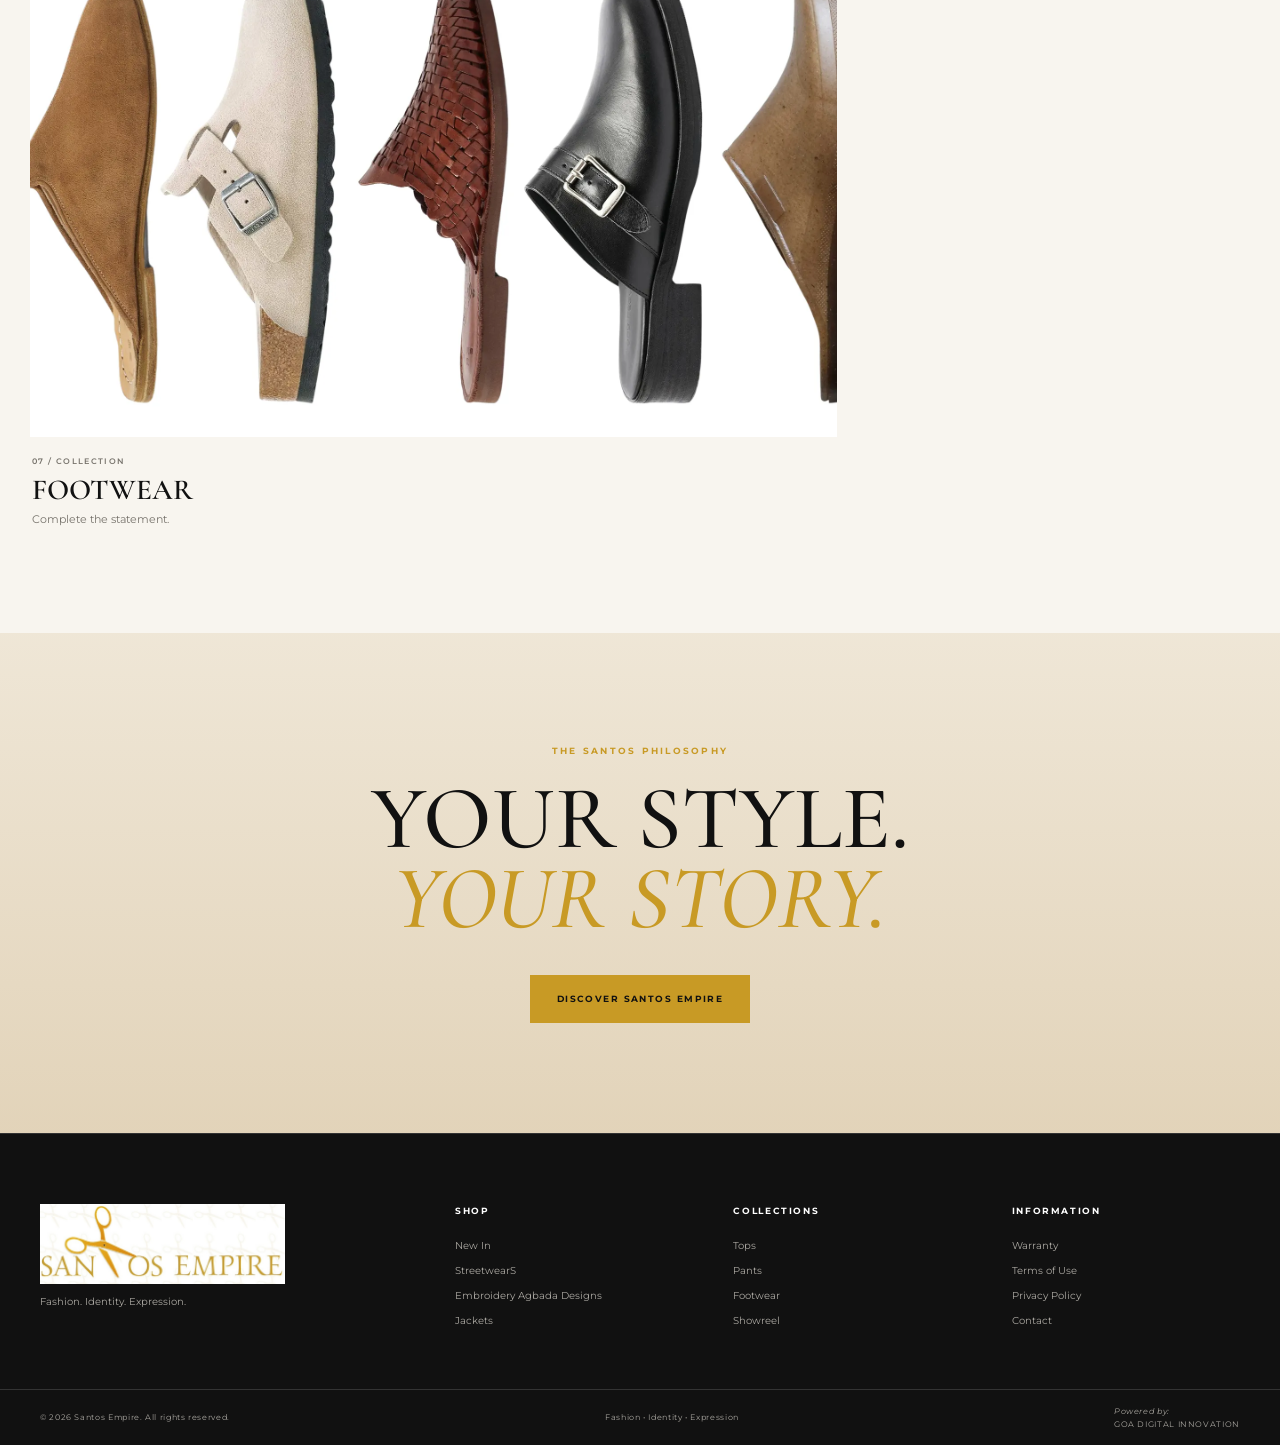
==== commit 5f42cbfb: "Set showreel video to portrait orientation across desktop and mobile" ====
--- a/index.html
+++ b/index.html
@@ -92,7 +92,7 @@
                 <a href="TOPS/index.html">TOPS</a>
                 <a href="PANTS/index.html">PANTS</a>
                 <a href="FOOTWEAR/index.html">FOOTWEARS</a>
-</div>
+            </div>
         </details>
         
         <a href="SHOWREEL/index.html">SHOWREEL</a>
@@ -102,7 +102,7 @@
 
     <!-- MOBILE SEARCH -->
     <div class="mobile-search">
-        <div class="search-box">
+    <div class="search-box">
             <input type="search" id="mobileSearchInput" placeholder="Search Santos Empire" autocomplete="off" aria-label="Search Santos Empire">
             <button id="mobileSearchButton" type="button" aria-label="Search">
                 <span class="search-icon"></span>
@@ -133,7 +133,7 @@
                 <a href="PANTS/index.html">PANTS</a>
                 <a href="FOOTWEAR/index.html">FOOTWEAR</a>
         </div>
-        </div>
+        </div> 
         <a href="SHOWREEL/index.html">SHOWREEL</a>
         <a href="CONTACT/index.html">CONTACT</a>
     </nav>
@@ -277,7 +277,7 @@
         <!-- TOPS -->
         <article class="fashion-card">
             <div class="fashion-image">
-                <img src="TOPS/images/Top.jpg" alt="Santos Empire Tops">
+                <img src="TOPS/images/TOP2.JPG" alt="Santos Empire Tops">
             </div>
             <div class="fashion-card-info">
                 <span>05 / COLLECTION</span>
@@ -293,7 +293,7 @@
             </div>
             <div class="fashion-card-info">
                 <span>06 / COLLECTION</span>
-                <h3><a href="PANTS/index.html">PANTS</a></h3>
+                <h3><a href="PANTS/images/BAGGY PANTS.JPG">PANTS</a></h3>
                 <p>Built around your movement.</p>
             </div>
         </article>
@@ -351,7 +351,7 @@
             <a href="#">Warranty</a>
             <a href="#">Terms of Use</a>
             <a href="#">Privacy Policy</a>
-            <a href="CONTACT/index.html">Contact</a>
+            <a href="CONTACT/INDEX.HTML">Contact</a>
         </div>
     </div>
 
--- a/style.css
+++ b/style.css
@@ -19,7 +19,7 @@
     --sans: "Montserrat", Arial, sans-serif;
 }
 
-* {
+*, *::before, *::after {
     margin: 0;
     padding: 0;
     box-sizing: border-box;
@@ -55,7 +55,9 @@
     cursor: pointer;
 }
 
-/* HEADER OVERRIDES & BASE */
+/* =========================================================
+   DESKTOP HEADER & BASE NAVIGATION
+========================================================= */
 .site-header {
     position: sticky;
     top: 0;
@@ -85,28 +87,30 @@
 .brand {
     display: inline-flex !important;
     flex-direction: column !important;
-    align-items: flex-start !important; /* Change to 'center' if you want it centered under the logo */
+    align-items: center !important;
     text-decoration: none !important;
     line-height: 1 !important;
+    justify-self: center !important;
 }
 
 .brand-logo {
-display: block !important;
-    max-height: 42px !important; /* Adjust depending on your logo height */
+    display: block !important;
+    max-height: 42px !important;
     width: auto !important;
     object-fit: contain !important;
-    margin-bottom: 3px !important; /* Space between logo image and tagline */
+    margin-bottom: 3px !important;
 }
 
 .brand-tagline {
-font-family: var(--sans, "Montserrat", sans-serif) !important;
+    font-family: var(--sans, "Montserrat", sans-serif) !important;
     font-size: 8px !important;
     font-weight: 600 !important;
     letter-spacing: 0.22em !important;
     text-transform: uppercase !important;
-    color: #c89a25 !important; /* Gold accent color, or #ffffff / #aaa7a1 for dark headers */
+    color: #c89a25 !important;
     margin: 0 !important;
     padding: 0 !important;
+    text-align: center !important;
 }
 
 .header-middle {
@@ -216,52 +220,14 @@
     line-height: 1;
 }
 
+/* Hidden elements on Desktop */
 .mobile-menu-button,
-.mobile-utility-button {
+.mobile-utility-button,
+.mobile-quick-navigation,
+.mobile-search,
+.mobile-utility-menu,
+.mobile-navigation {
     display: none;
-    border: 0;
-    background: white;
-}
-
-.mobile-menu-button {
-display: flex !important;
-    flex-direction: column !important;
-    justify-content: space-between !important;
-    align-items: center !important;
-    width: 28px !important;
-    height: 20px !important;
-    background: transparent !important;
-    border: none !important;
-    padding: 0 !important;
-    margin: 0 !important;
-    cursor: pointer !important;
-    box-shadow: none !important;
-}
-
-.mobile-menu-button span {
-display: block !important;
-    width: 100% !important;
-    height: 2px !important;
-    background-color: #ffffff !important;
-    border-radius: 2px !important;
-    transition: all 0.3s ease !important;
-}
-
-.mobile-utility-button {
-    width: 32px;
-    height: 35px;
-    align-items: center;
-    justify-content: center;
-    flex-direction: column;
-    gap: 3px;
-}
-
-.mobile-utility-button span {
-    display: block;
-    width: 4px;
-    height: 4px;
-    border-radius: 50%;
-    background: var(--black);
 }
 
 .main-navigation {
@@ -350,14 +316,10 @@
     color: var(--gold);
 }
 
-.mobile-quick-navigation,
-.mobile-search,
-.mobile-utility-menu,
-.mobile-navigation {
-    display: none;
-}
-
-/* HERO SECTION & VIDEO OVERRIDES */
+/* =========================================================
+   HERO SECTION — VIDEO BACKGROUND & SHOWREEL
+========================================================= */
+
 .hero-section {
     position: relative;
     isolation: isolate;
@@ -372,30 +334,6 @@
 .hero-content {
     position: relative;
     z-index: 1;
-    background: rgba(17, 17, 17, 0.45);
-}
-/* =========================================================
-   HERO SECTION — VIDEO ON DARK SIDE, IMAGE ON RIGHT
-========================================================= */
-
-.hero-section {
-    position: relative;
-    isolation: isolate;
-    min-height: 680px;
-    display: grid;
-    grid-template-columns: .85fr 1.15fr;
-    background: #111111;
-    color: var(--white);
-    overflow: hidden;
-}
-
-/* =========================================================
-   LEFT SIDE — TEXT WITH SHOWREEL BACKGROUND
-========================================================= */
-
-.hero-content {
-    position: relative;
-    z-index: 1;
     display: flex;
     flex-direction: column;
     justify-content: center;
@@ -405,13 +343,11 @@
     overflow: hidden;
 }
 
-/* Video fills ONLY the left text side */
 .hero-content .hero-video-bg,
 .hero-section > .hero-video-bg {
     position: absolute;
-    top: 0;
-    left: 0;
-    width: 42.5%;
+    inset: 0;
+    width: 100%;
     height: 100%;
     object-fit: cover;
     object-position: center;
@@ -419,7 +355,6 @@
     pointer-events: none;
 }
 
-/* Dark overlay on the video for readable text */
 .hero-content::before {
     content: "";
     position: absolute;
@@ -429,7 +364,6 @@
     pointer-events: none;
 }
 
-/* Keep all text and buttons above the video */
 .hero-small-title,
 .hero-content h1,
 .hero-description,
@@ -514,10 +448,6 @@
     color: var(--black);
 }
 
-/* =========================================================
-   RIGHT SIDE — ORIGINAL IMAGE CARD
-========================================================= */
-
 .hero-showreel {
     position: relative;
     z-index: 2;
@@ -526,7 +456,8 @@
     background: #111111;
 }
 
-.hero-showreel img {
+.hero-showreel img,
+.hero-showreel video {
     display: block;
     width: 100%;
     height: 100%;
@@ -535,7 +466,6 @@
     object-position: center;
 }
 
-/* Collection label on the image */
 .showreel-label {
     position: absolute;
     left: 28px;
@@ -560,178 +490,9 @@
 }
 
 /* =========================================================
-   MOBILE RESPONSIVENESS
+   COLLECTION INTRO & GRID
 ========================================================= */
 
-@media (max-width: 768px) {
-    .hero-section {
-        grid-template-columns: 1fr;
-        min-height: auto;
-    }
-
-    .hero-content {
-        min-height: 560px;
-        padding: 55px 25px;
-    }
-
-    /* Video fills the entire text section on mobile */
-    .hero-content .hero-video-bg,
-    .hero-section > .hero-video-bg {
-        width: 100%;
-        height: 560px;
-        object-position: center;
-    }
-
-    .hero-content h1 {
-        font-size: clamp(55px, 12vw, 85px);
-    }
-
-    .hero-content h1 span {
-        font-size: clamp(16px, 4vw, 23px);
-    }
-
-    .hero-showreel {
-        min-height: 420px;
-    }
-
-    .hero-showreel img {
-        min-height: 420px;
-    }
-
-    .hero-description {
-        margin-top: 25px;
-    }
-
-    .hero-buttons {
-        margin-top: 25px;
-    }
-}
-
-
-.hero-video-bg {
-    position: absolute;
-    inset: 0;
-    width: 100%;
-    height: 100%;
-    object-fit: cover;
-    object-position: center;
-    z-index: -15;
-    pointer-events: none;
-}
-
-.hero-small-title {
-    margin-bottom: 20px;
-    font-size: 10px;
-    font-weight: 600;
-    letter-spacing: .28em;
-    color: var(--gold-light);
-}
-
-.hero-content h1 {
-    font-family: var(--serif);
-    font-size: clamp(65px, 8vw, 125px);
-    font-weight: 500;
-    line-height: .82;
-    letter-spacing: -.035em;
-}
-
-.hero-content h1 span {
-    display: block;
-    margin-top: 17px;
-    font-family: var(--sans);
-    font-size: clamp(17px, 2vw, 28px);
-    font-weight: 500;
-    line-height: 1.2;
-    letter-spacing: .18em;
-    text-transform: uppercase;
-    color: var(--gold-light);
-}
-
-.hero-description {
-    max-width: 500px;
-    margin-top: 35px;
-    color: #d5d0c9;
-    font-size: 13px;
-    line-height: 1.9;
-}
-
-.hero-buttons {
-    display: flex;
-    flex-wrap: wrap;
-    gap: 13px;
-    margin-top: 35px;
-}
-
-.gold-button,
-.outline-button {
-    display: inline-flex;
-    align-items: center;
-    justify-content: center;
-    min-height: 48px;
-    padding: 0 27px;
-    font-size: 9px;
-    font-weight: 700;
-    letter-spacing: .16em;
-    transition: all .3s ease;
-}
-
-.gold-button {
-    background: var(--gold);
-    color: var(--black);
-}
-
-.gold-button:hover {
-    background: var(--gold-light);
-    transform: translateY(-2px);
-}
-
-.outline-button {
-    border: 1px solid rgba(255,255,255,.55);
-    color: var(--white);
-}
-
-.outline-button:hover {
-    background: var(--white);
-    color: var(--black);
-}
-
-.hero-showreel {
-    position: relative;
-    z-index: 2;
-    min-height: 680px;
-    overflow: hidden;
-}
-
-.hero-showreel img,
-.hero-showreel video {
-    width: 100%;
-    height: 100%;
-    object-fit: cover;
-}
-
-.showreel-label {
-    position: absolute;
-    left: 28px;
-    bottom: 25px;
-    display: flex;
-    flex-direction: column;
-    color: var(--white);
-}
-
-.showreel-label span {
-    font-size: 10px;
-    font-weight: 600;
-    letter-spacing: .2em;
-}
-
-.showreel-label small {
-    margin-top: 4px;
-    color: var(--gold-light);
-    font-size: 8px;
-    letter-spacing: .16em;
-}
-
-/* COLLECTION INTRO & GRID */
 .collection-intro {
     padding: 100px 25px 70px;
     text-align: center;
@@ -845,7 +606,10 @@
     font-size: 11px;
 }
 
-/* BRAND STATEMENT */
+/* =========================================================
+   BRAND STATEMENT
+========================================================= */
+
 .brand-statement {
     min-height: 500px;
     display: flex;
@@ -881,7 +645,10 @@
     margin-top: 35px;
 }
 
-/* FOOTER OVERRIDES & BASE */
+/* =========================================================
+   FOOTER BASE
+========================================================= */
+
 .site-footer {
     background: #111111 !important;
     color: #ffffff !important;
@@ -950,7 +717,10 @@
     letter-spacing: .08em;
 }
 
-/* RESPONSIVE STYLES */
+/* =========================================================
+   RESPONSIVE STYLES & MOBILE HEADER ORDERLY RE-ORDERING
+========================================================= */
+
 @media (max-width: 1050px) {
     .header-main {
         grid-template-columns: 200px minmax(0, 1fr) auto;
@@ -963,138 +733,196 @@
 }
 
 @media (max-width: 768px) {
-    .mobile-menu-button,
-    .mobile-utility-button {
+
+    /* TOP HEADER BAR: HAMBURGER (LEFT) | LOGO (CENTER) | THREE DOT (RIGHT) */
+    .header-main {
+        min-height: 66px;
+        padding: 8px 12px;
+        display: grid !important;
+        grid-template-columns: 36px 1fr 36px !important;
+        align-items: center !important;
+        justify-content: space-between !important;
+        gap: 8px;
+    }
+
+    .mobile-menu-button {
+        display: flex !important;
+        flex-direction: column !important;
+        justify-content: space-between !important;
+        align-items: center !important;
+        width: 26px !important;
+        height: 18px !important;
         background: transparent !important;
         border: none !important;
+        padding: 0 !important;
+        margin: 0 !important;
+        cursor: pointer !important;
         box-shadow: none !important;
-        padding: 0 !important;
-        display: flex;
-    }
-
-    .mobile-menu-button span,
+    }
+
+    .mobile-menu-button span {
+        display: block !important;
+        width: 100% !important;
+        height: 2px !important;
+        background-color: #ffffff !important;
+        border-radius: 2px !important;
+    }
+
+    .brand {
+        display: flex !important;
+        flex-direction: column !important;
+        align-items: center !important;
+        justify-content: center !important;
+        justify-self: center !important;
+        text-align: center !important;
+        width: 100% !important;
+        max-width: 200px !important;
+    }
+
+    .brand-logo {
+        width: auto !important;
+        max-width: 160px !important;
+        max-height: 42px !important;
+        object-fit: contain !important;
+        margin: 0 auto 2px auto !important;
+    }
+
+    .brand-tagline {
+        font-size: 7px !important;
+        letter-spacing: .14em !important;
+        text-align: center !important;
+        margin: 0 !important;
+    }
+
+    .mobile-utility-button {
+        display: flex !important;
+        align-items: center !important;
+        justify-content: center !important;
+        flex-direction: column !important;
+        gap: 3px !important;
+        width: 32px !important;
+        height: 32px !important;
+        background: transparent !important;
+        border: none !important;
+        cursor: pointer !important;
+        justify-self: end !important;
+    }
+
     .mobile-utility-button span {
+        display: block !important;
+        width: 4px !important;
+        height: 4px !important;
+        border-radius: 50% !important;
         background-color: #ffffff !important;
-    }
-
-    .header-main {
-        min-height: 66px;
-        padding: 7px 10px;
-        grid-template-columns: 32px minmax(0, 1fr) 32px;
-        gap: 8px;
-    }
-
-    .brand {
-        justify-self: center;
-        align-items: center;
-        max-width: 205px;
-        width: 100%;
-    }
-
-    .brand-logo {
-        width: 100%;
-        max-width: 190px;
-        max-height: 50px;
-        object-position: center;
-    }
-
-    .brand-tagline {
-        margin-top: 1px;
-        padding-left: 0;
-        font-size: 7px;
-        letter-spacing: .13em;
-        text-align: center;
     }
 
     .header-middle,
     .desktop-utilities,
     .main-navigation {
-        display: none;
-    }
-
+        display: none !important;
+    }
+
+    /* SECOND BAR: QUICK NAVIGATION */
     .mobile-quick-navigation {
-        display: grid;
-        align-items: center;
-        min-height: 39px;
-        padding: 0 7px;
+        display: flex !important;
+        align-items: center !important;
+        justify-content: space-around !important;
+        min-height: 42px;
+        padding: 0 10px;
         background: #111111 !important;
         border-top: 1px solid rgba(255, 255, 255, 0.14) !important;
-    }
-
-    .mobile-quick-navigation > a,
-    .mobile-collection-dropdown > summary,
-    .mobile-collection-list a,
-    .mobile-utility-menu a,
-    .mobile-menu-section a {
-        color: #ffffff !important;
+        border-bottom: 1px solid rgba(255, 255, 255, 0.14) !important;
+        position: relative;
     }
 
     .mobile-quick-navigation > a,
     .mobile-collection-dropdown > summary {
-        display: flex;
-        align-items: center;
-        justify-content: center;
-        min-height: 39px;
-        font-size: 7px;
-        font-weight: 700;
-        letter-spacing: .08em;
+        color: #ffffff !important;
+        font-size: 8px !important;
+        font-weight: 700 !important;
+        letter-spacing: .1em !important;
+        text-transform: uppercase;
+        text-decoration: none;
         white-space: nowrap;
-        list-style: none;
-    }
-
-    .mobile-collection-list,
-    .mobile-utility-menu,
-    .mobile-navigation {
-        background: #111111 !important;
-        border-color: rgba(255, 255, 255, 0.14) !important;
+        padding: 8px 4px;
+    }
+
+    .mobile-collection-dropdown {
+        position: relative;
+    }
+
+    .mobile-collection-dropdown summary {
+        cursor: pointer !important;
+        user-select: none;
+        list-style: none !important;
+        display: flex !important;
+        align-items: center !important;
+        gap: 4px !important;
+    }
+
+    .mobile-collection-dropdown summary::-webkit-details-marker {
+        display: none !important;
     }
 
     .mobile-collection-list {
         position: absolute;
-        top: 39px;
+        top: 100%;
         left: 50%;
         transform: translateX(-50%);
-        width: min(250px, 82vw);
-        padding: 8px;
-        border: 1px solid rgba(255, 255, 255, 0.14);
-        box-shadow: 0 15px 30px rgba(0,0,0,.15);
+        width: min(240px, 85vw);
+        background: #111111 !important;
+        border: 1px solid rgba(255, 255, 255, 0.14) !important;
+        box-shadow: 0 15px 30px rgba(0,0,0,.5);
         z-index: 1200;
+        padding: 6px 0;
     }
 
     .mobile-collection-list a {
-        display: block;
-        padding: 10px;
-        border-bottom: 1px solid rgba(255, 255, 255, 0.14);
-        font-size: 8px;
-        letter-spacing: .10em;
-    }
-
+        display: block !important;
+        padding: 10px 16px !important;
+        color: #ffffff !important;
+        font-size: 8px !important;
+        letter-spacing: .10em !important;
+        text-decoration: none !important;
+        border-bottom: 1px solid rgba(255, 255, 255, 0.1) !important;
+        transition: all 0.25s ease !important;
+    }
+
+    .mobile-collection-list a:hover,
+    .mobile-collection-list a:active {
+        color: #c89a25 !important;
+        background-color: rgba(200, 154, 37, 0.12) !important;
+        padding-left: 22px !important;
+    }
+
+    /* THIRD BAR: SEARCH BOX */
     .mobile-search {
-        display: block;
-        padding: 7px 10px 9px;
+        display: block !important;
+        padding: 8px 12px;
         background: #111111 !important;
-        border-top: 1px solid rgba(255, 255, 255, 0.14);
+        border-bottom: 1px solid rgba(255, 255, 255, 0.14) !important;
     }
 
     .mobile-search .search-box {
-        width: 100%;
-        max-width: 100%;
-        height: 34px;
+        width: 100% !important;
+        max-width: 100% !important;
+        height: 36px !important;
     }
 
     .mobile-utility-menu {
         position: absolute;
-        right: 9px;
-        top: 58px;
-        width: 215px;
+        right: 12px;
+        top: 60px;
+        width: 210px;
         padding: 8px;
+        background: #111111 !important;
         border: 1px solid rgba(255, 255, 255, 0.14);
-        box-shadow: 0 15px 30px rgba(0,0,0,.16);
+        box-shadow: 0 15px 30px rgba(0,0,0,.5);
         z-index: 1300;
     }
 
     .mobile-utility-menu.active {
-        display: block;
+        display: block !important;
     }
 
     .mobile-utility-menu a {
@@ -1102,6 +930,7 @@
         align-items: center;
         gap: 10px;
         padding: 11px;
+        color: #ffffff !important;
         border-bottom: 1px solid rgba(255, 255, 255, 0.14);
         font-size: 9px;
     }
@@ -1113,6 +942,7 @@
         display: flex;
         flex-direction: column;
         padding: 25px;
+        background: #111111 !important;
         transform: translateX(-100%);
         transition: transform .35s ease;
         overflow-y: auto;
@@ -1164,15 +994,59 @@
         padding: 10px 0;
         font-family: var(--serif);
         font-size: 25px;
+        color: #ffffff !important;
     }
 
     .hero-section {
         grid-template-columns: 1fr;
+        min-height: auto;
     }
 
     .hero-content {
-        min-height: 500px;
-        padding: 65px 25px;
+        min-height: 520px;
+        padding: 55px 25px;
+        display: flex;
+        flex-direction: column;
+        justify-content: center;
+        align-items: center;
+        text-align: center;
+    }
+
+    .hero-content .hero-video-bg,
+    .hero-section > .hero-video-bg {
+        width: 100% !important;
+        height: 100% !important;
+        min-height: 520px !important;
+        object-fit: cover !important;
+        object-position: center !important;
+        position: absolute !important;
+        inset: 0 !important;
+    }
+
+    .hero-description {
+        margin-left: auto;
+        margin-right: auto;
+    }
+
+    .hero-buttons {
+        justify-content: center;
+    }
+
+    .hero-content h1 {
+        font-size: clamp(50px, 11vw, 75px);
+    }
+
+    .hero-content h1 span {
+        font-size: clamp(15px, 4vw, 21px);
+    }
+
+    .hero-showreel {
+        min-height: 480px;
+    }
+
+    .hero-showreel img,
+    .hero-showreel video {
+        min-height: 480px;
     }
 
     .collection-grid {
@@ -1202,42 +1076,4 @@
         align-items: flex-start;
         padding: 18px 22px;
     }
-}
-
-/* =========================================================
-   MOBILE ALL COLLECTIONS HOVER & TOUCH HIGHLIGHT FIX
-========================================================= */
-
-/* 1. Pointer Cursor on Mobile Collection Accordion Summary */
-.mobile-collection-dropdown summary {
-    cursor: pointer !important;
-    user-select: none;
-    transition: background-color 0.25s ease, color 0.25s ease !important;
-    padding: 12px 15px !important;
-}
-
-/* Hover & Active Highlight for the Accordion Header */
-.mobile-collection-dropdown summary:hover,
-.mobile-collection-dropdown[open] > summary {
-    color: #c89a25 !important;
-    background: rgba(255, 255, 255, 0.05) !important;
-}
-
-/* 2. Hover & Touch Feedback for Dropdown Links */
-.mobile-collection-list a {
-    display: block !important;
-    cursor: pointer !important;
-    padding: 10px 18px !important;
-    color: #ffffff !important;
-    text-decoration: none !important;
-    transition: all 0.25s ease !important;
-}
-
-/* Hover / Finger Touch Highlight State */
-.mobile-collection-list a:hover,
-.mobile-collection-list a:focus,
-.mobile-collection-list a:active {
-    color: #c89a25 !important;
-    background-color: rgba(200, 154, 37, 0.12) !important;
-    padding-left: 24px !important; /* Smooth subtle slide effect */
 }
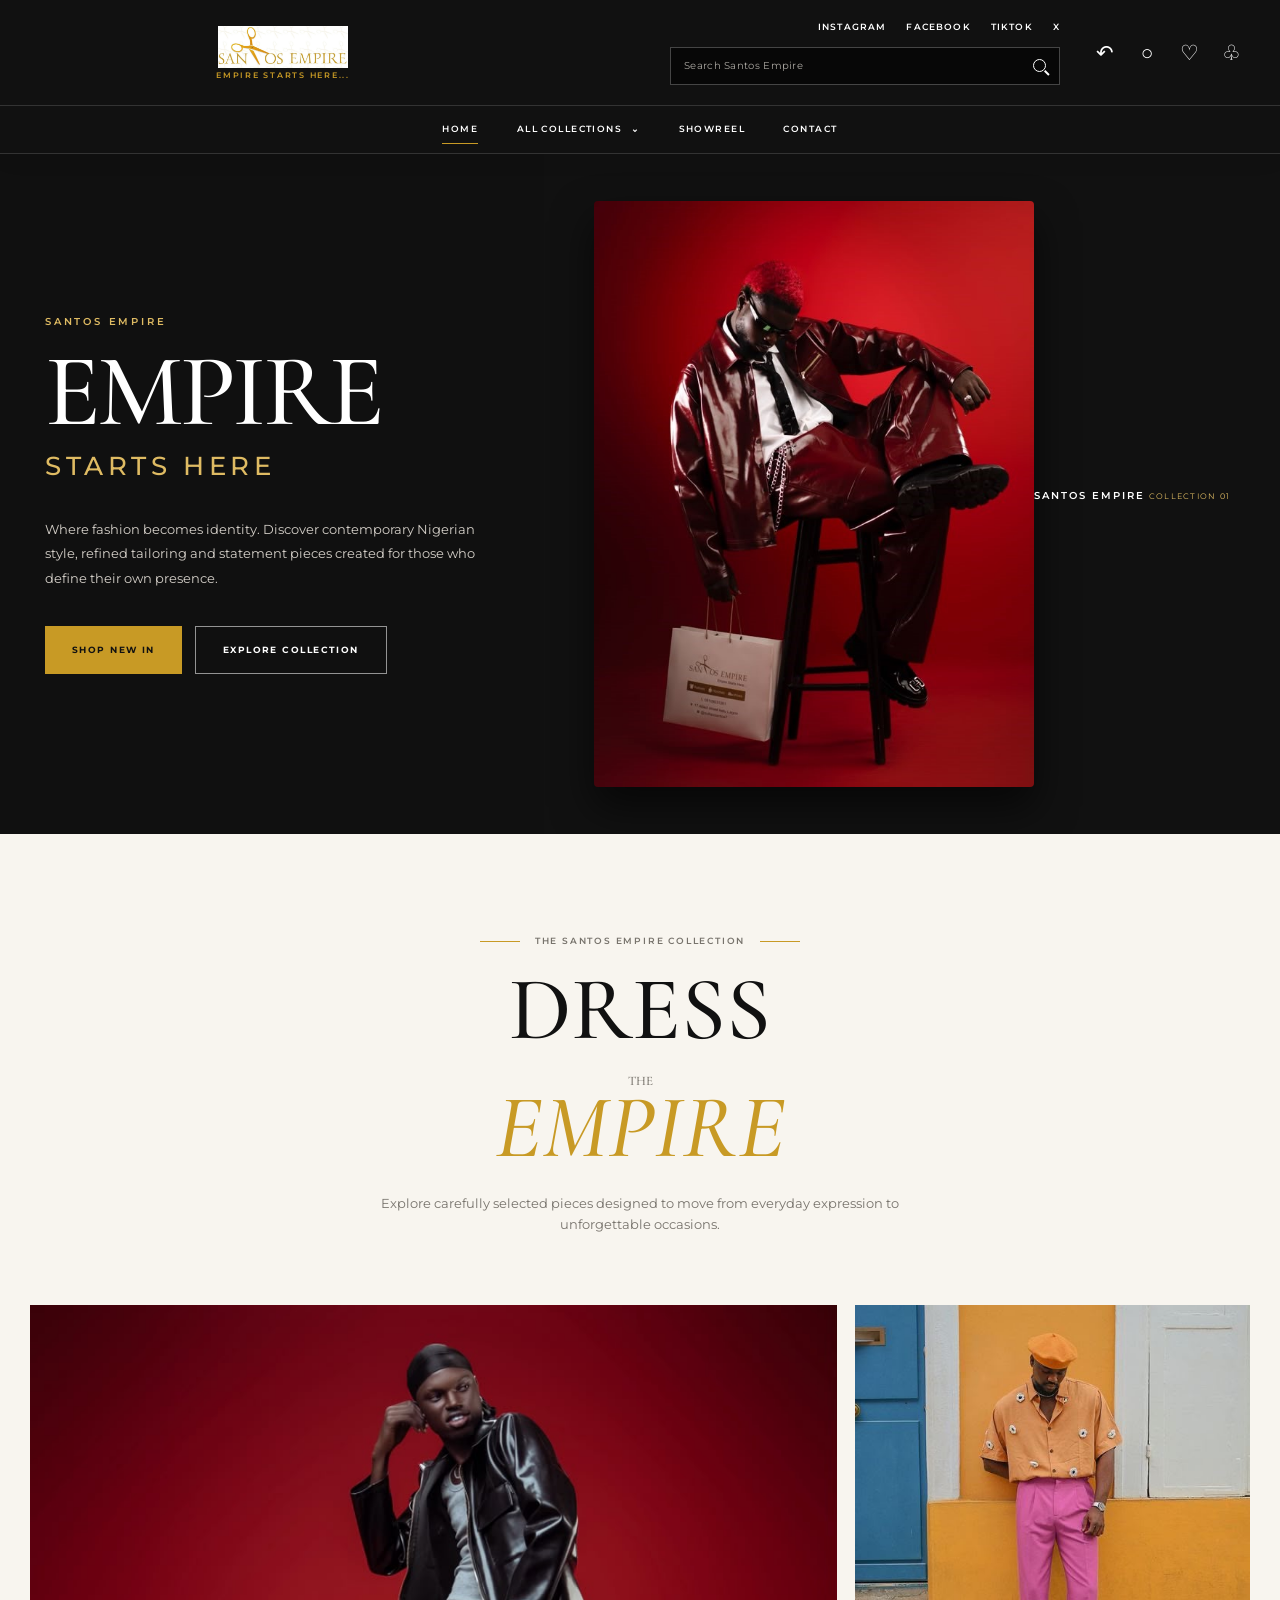
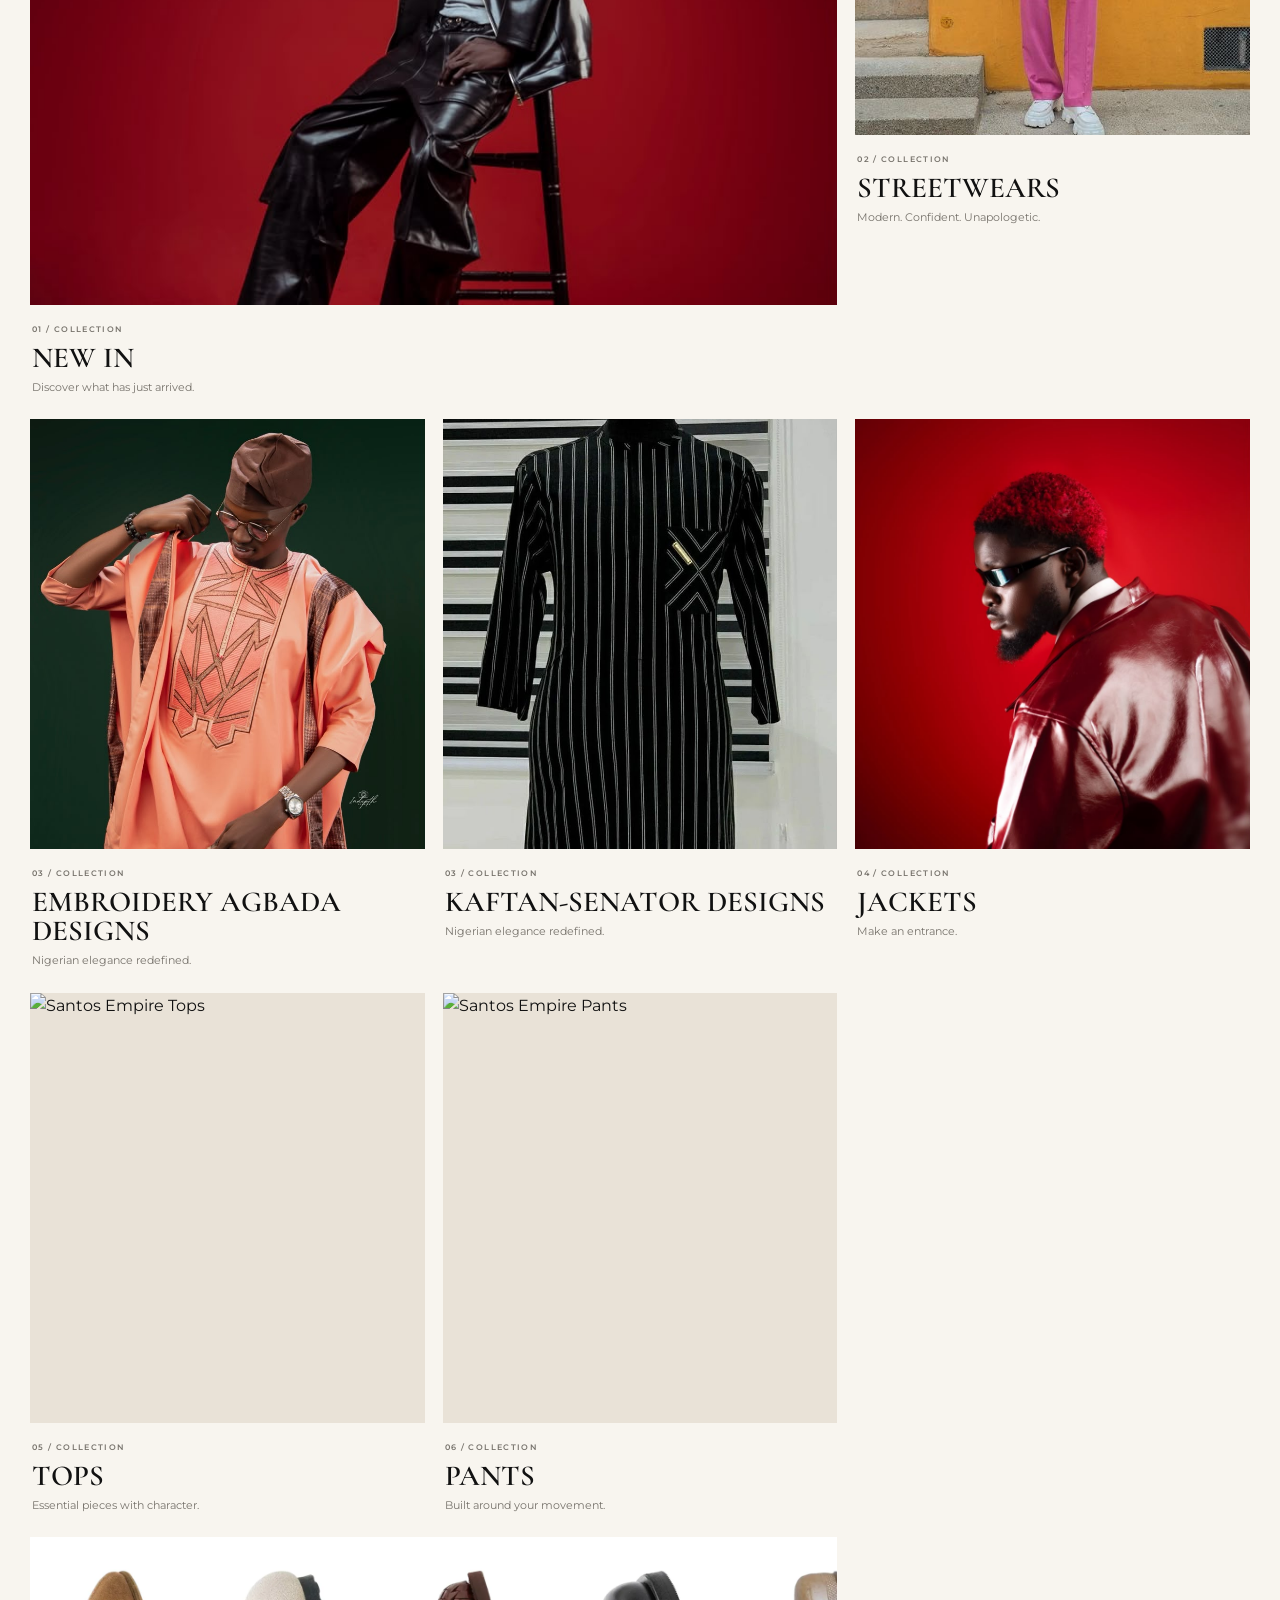
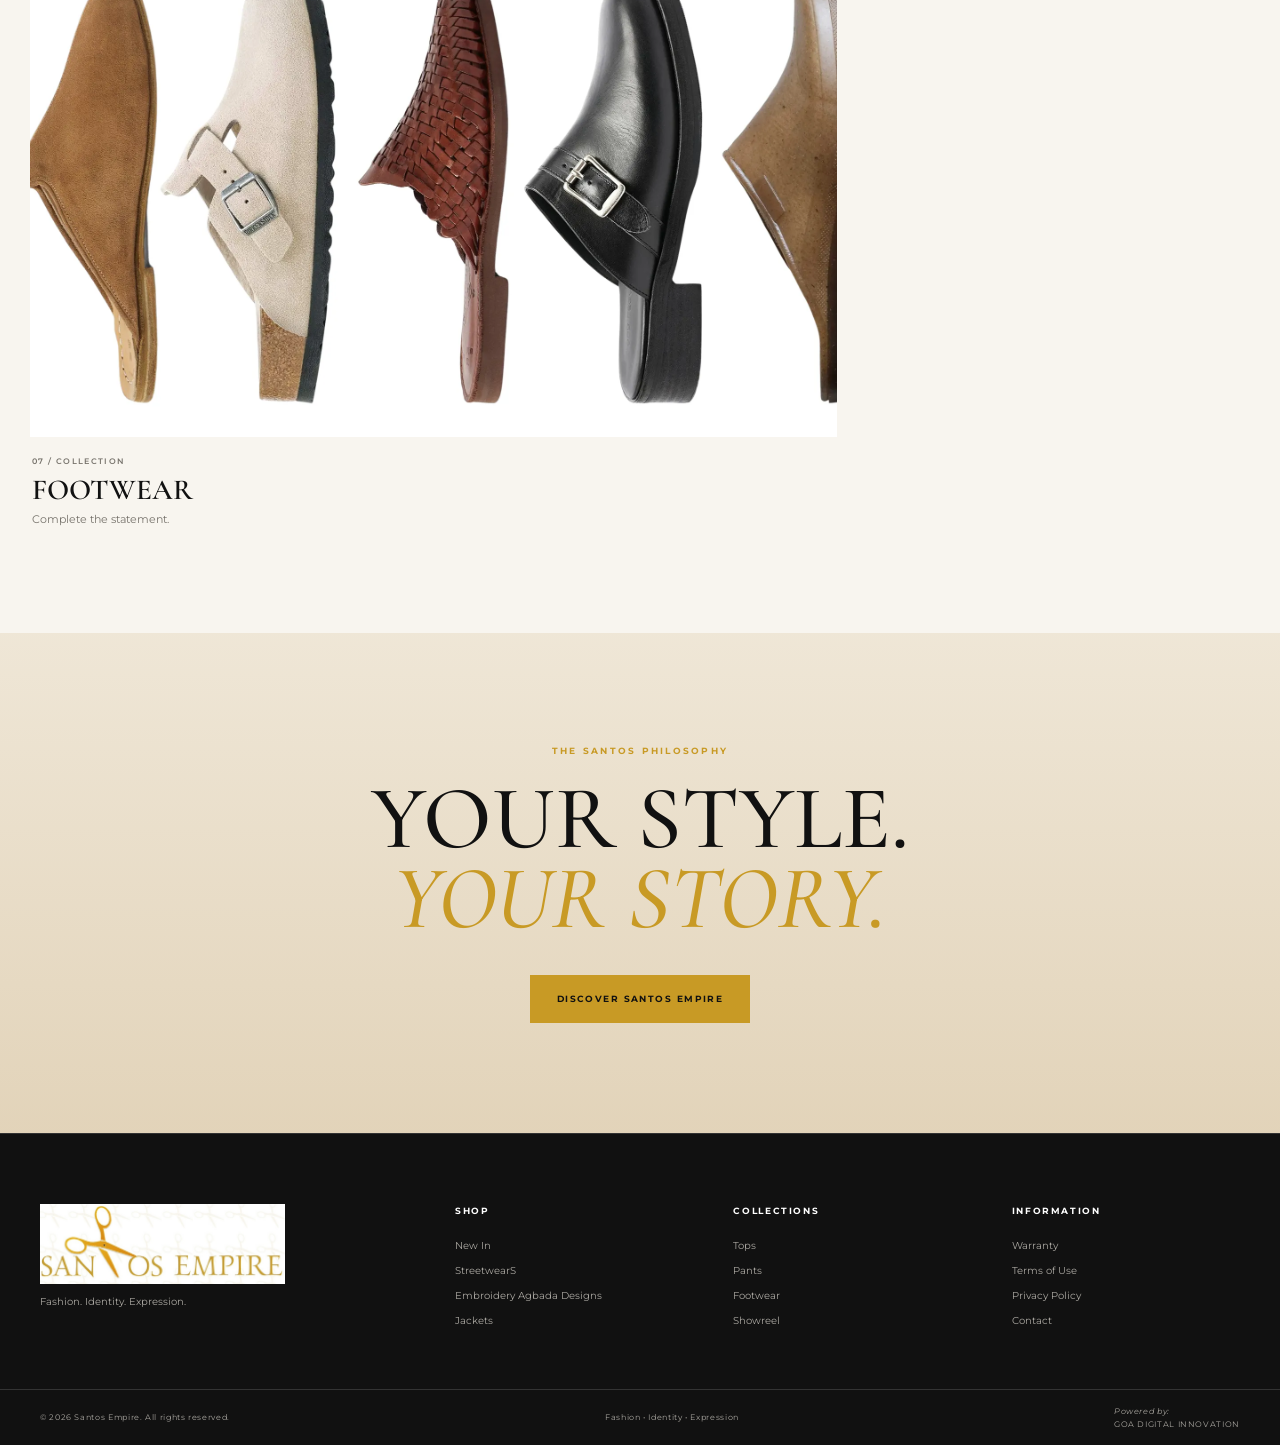
==== commit 12fb0496: "Set collection card photo to cover full card area" ====
--- a/index.html
+++ b/index.html
@@ -362,6 +362,6 @@
     </div>
 </footer>
 
-<script src="script.js"></script>
+<script src="../script.js"></script>
 </body>
 </html>
--- a/style.css
+++ b/style.css
@@ -452,28 +452,26 @@
     position: relative;
     z-index: 2;
     min-height: 680px;
+    display: flex;
+    align-items: center;
+    justify-content: center;
+    background: #111111;
     overflow: hidden;
-    background: #111111;
-}
-
-.hero-showreel img,
-.hero-showreel video {
+    padding: 30px;
+}
+
+.hero-showreel video,
+.hero-showreel img {
     display: block;
     width: 100%;
-    height: 100%;
-    min-height: 680px;
+    max-width: 440px; /* Constrains video width on desktop */
+    aspect-ratio: 3 / 4; /* Standard portrait ratio */
+    height: auto;
+    max-height: 620px;
     object-fit: cover;
     object-position: center;
-}
-
-.showreel-label {
-    position: absolute;
-    left: 28px;
-    bottom: 25px;
-    display: flex;
-    flex-direction: column;
-    color: var(--white);
-    z-index: 3;
+    border-radius: 4px;
+    box-shadow: 0 20px 40px rgba(0, 0, 0, 0.6);
 }
 
 .showreel-label span {
@@ -483,7 +481,7 @@
 }
 
 .showreel-label small {
-    margin-top: 4px;
+    margin-top: 2px;
     color: var(--gold-light);
     font-size: 8px;
     letter-spacing: .16em;
@@ -1049,6 +1047,20 @@
         min-height: 480px;
     }
 
+    .showreel-label {
+    position: absolute;
+    left: 40px;
+    bottom: 35px;
+    display: flex;
+    flex-direction: column;
+    color: var(--white);
+    z-index: 3;
+    background: rgba(17, 17, 17, 0.65);
+    padding: 8px 14px;
+    backdrop-filter: blur(4px);
+    border-left: 2px solid var(--gold);
+}
+
     .collection-grid {
         grid-template-columns: 1fr;
         gap: 38px;
@@ -1076,4 +1088,121 @@
         align-items: flex-start;
         padding: 18px 22px;
     }
+}
+
+/* =========================================================
+   RESPONSIVE SHOWREEL GRID (MIXED PORTRAIT & LANDSCAPE)
+========================================================= */
+
+.showreel-container {
+    max-width: 1300px;
+    margin: 0 auto;
+    padding: 60px 25px 100px;
+}
+
+.showreel-grid {
+    display: grid;
+    grid-template-columns: repeat(12, 1fr);
+    gap: 30px;
+    align-items: start;
+}
+
+/* Horizontal (Landscape) Cards span wider */
+.showreel-card.horizontal {
+    grid-column: span 12;
+}
+
+/* Vertical (Portrait) Cards sit side-by-side on desktop */
+.showreel-card.vertical {
+    grid-column: span 6;
+}
+
+.showreel-card {
+    background: #ffffff;
+    border: 1px solid rgba(17, 17, 17, 0.08);
+    box-shadow: 0 10px 30px rgba(0, 0, 0, 0.03);
+    overflow: hidden;
+    display: flex;
+    flex-direction: column;
+}
+
+.video-wrapper {
+    width: 100%;
+    background: #111111;
+    overflow: hidden;
+    position: relative;
+}
+
+.video-wrapper.landscape {
+    aspect-ratio: 16 / 9;
+}
+
+.video-wrapper.portrait {
+    aspect-ratio: 3 / 4;
+}
+
+.video-wrapper video {
+    width: 100%;
+    height: 100%;
+    object-fit: cover;
+    object-position: center;
+    display: block;
+}
+
+.showreel-card-info {
+    padding: 20px;
+    text-align: center;
+    background: #ffffff;
+}
+
+.showreel-card-info span {
+    display: block;
+    font-size: 8px;
+    font-weight: 700;
+    letter-spacing: 0.2em;
+    color: #c89a25;
+    margin-bottom: 6px;
+    text-transform: uppercase;
+}
+
+.showreel-card-info h3 {
+    font-family: var(--serif);
+    font-size: 22px;
+    font-weight: 600;
+    color: #111111;
+}
+
+/* Mobile Responsive Adjustments */
+@media (max-width: 768px) {
+    .showreel-grid {
+        grid-template-columns: 1fr;
+        gap: 20px;
+    }
+
+    .showreel-card.horizontal,
+    .showreel-card.vertical {
+        grid-column: span 1;
+    }
+
+    .video-wrapper.landscape {
+        aspect-ratio: 16 / 9;
+    }
+
+    .video-wrapper.portrait {
+        aspect-ratio: 3 / 4;
+        max-height: 520px;
+    }
+}
+
+.gallery-image img {
+    width: 100%;
+    height: 100%;
+    object-fit: cover;
+    object-position: center;
+    display: block;
+    transition: transform 0.6s ease;
+}
+
+.collection-gallery-card:hover .gallery-image img {
+    transform: scale(1.05);
 }
